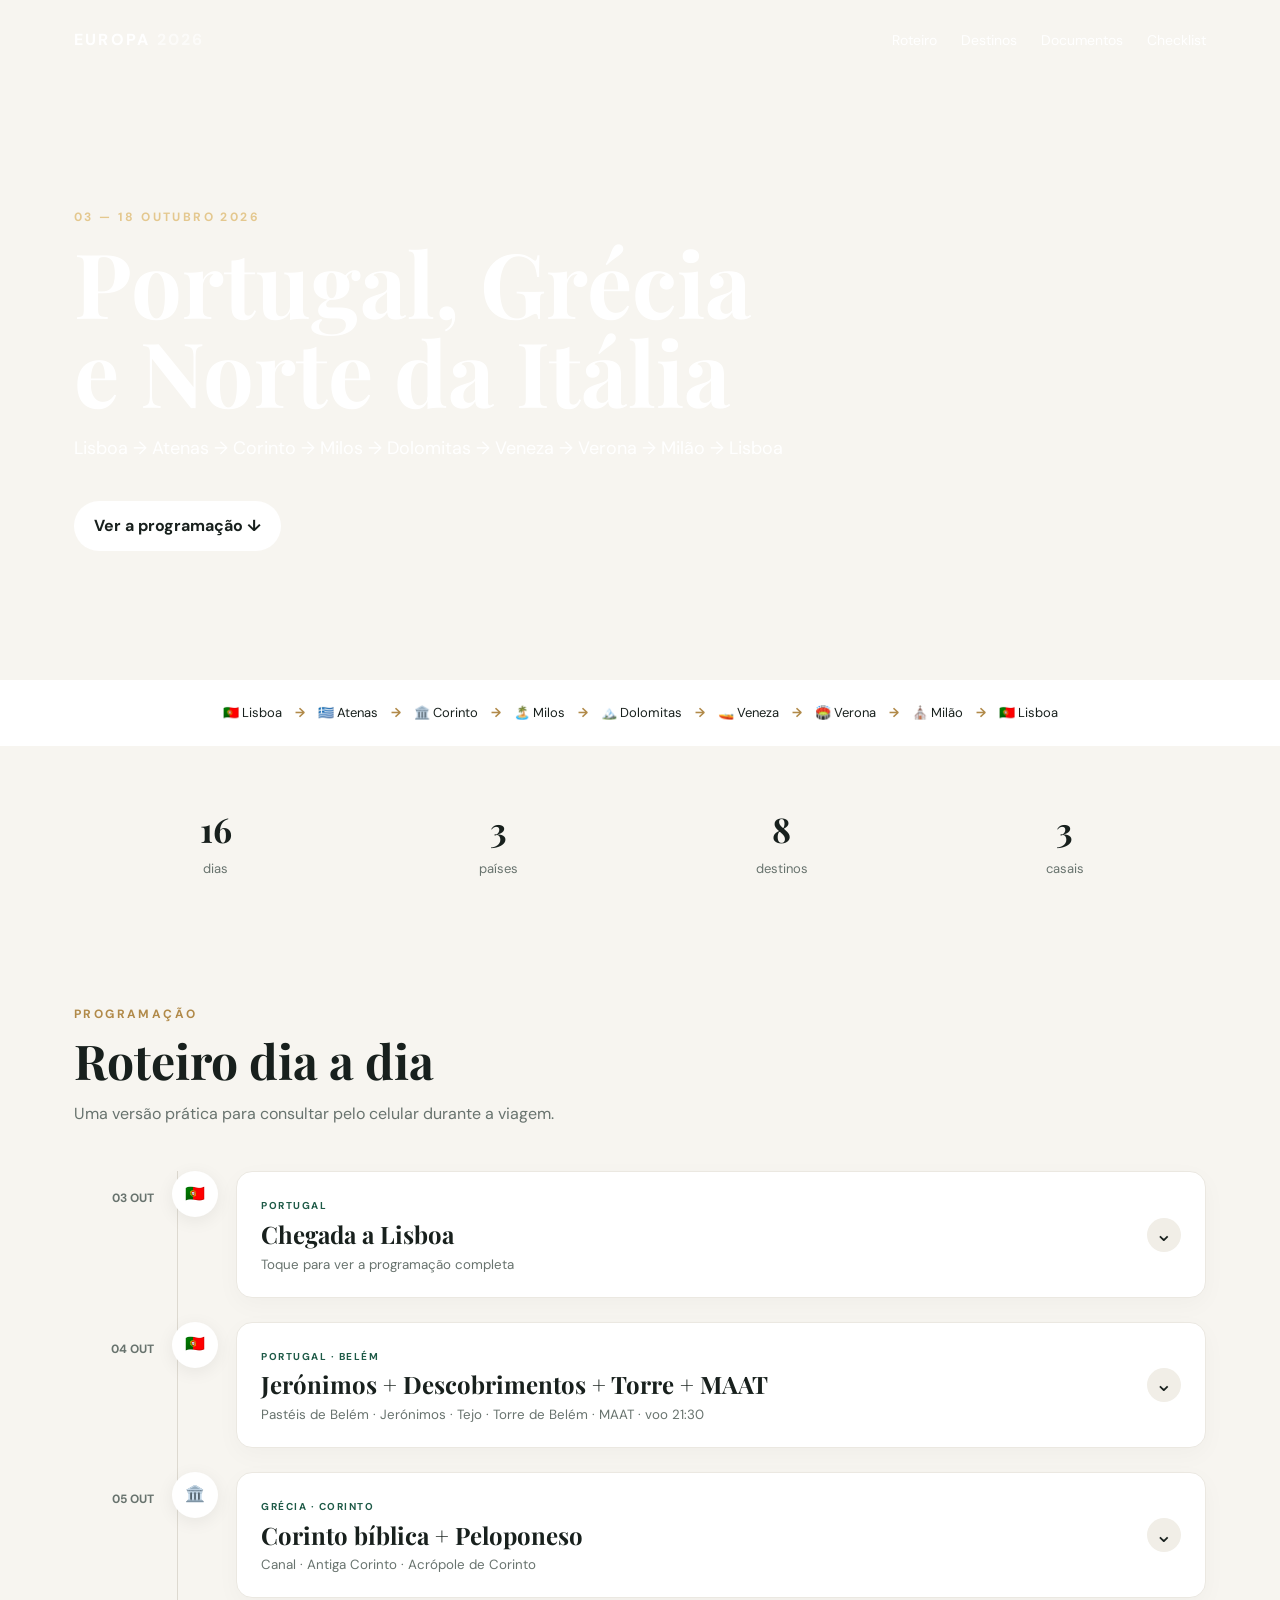
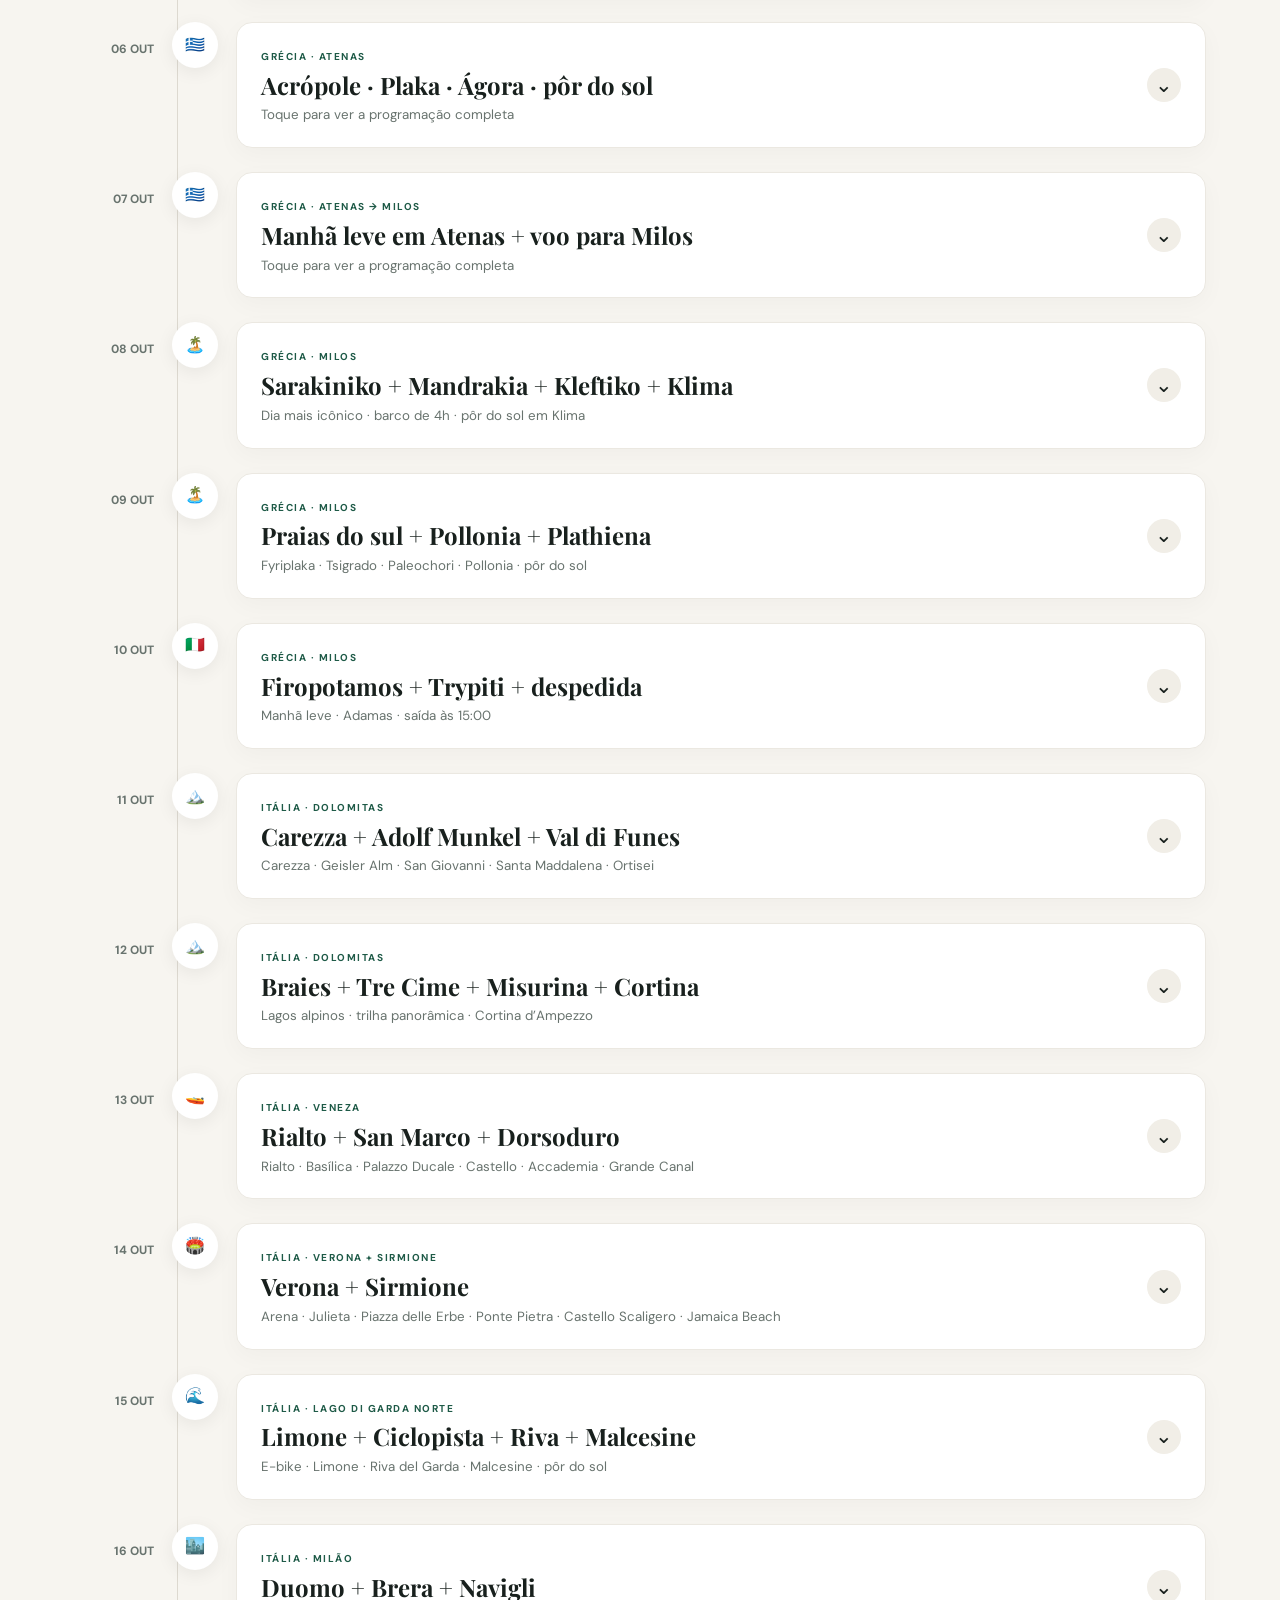
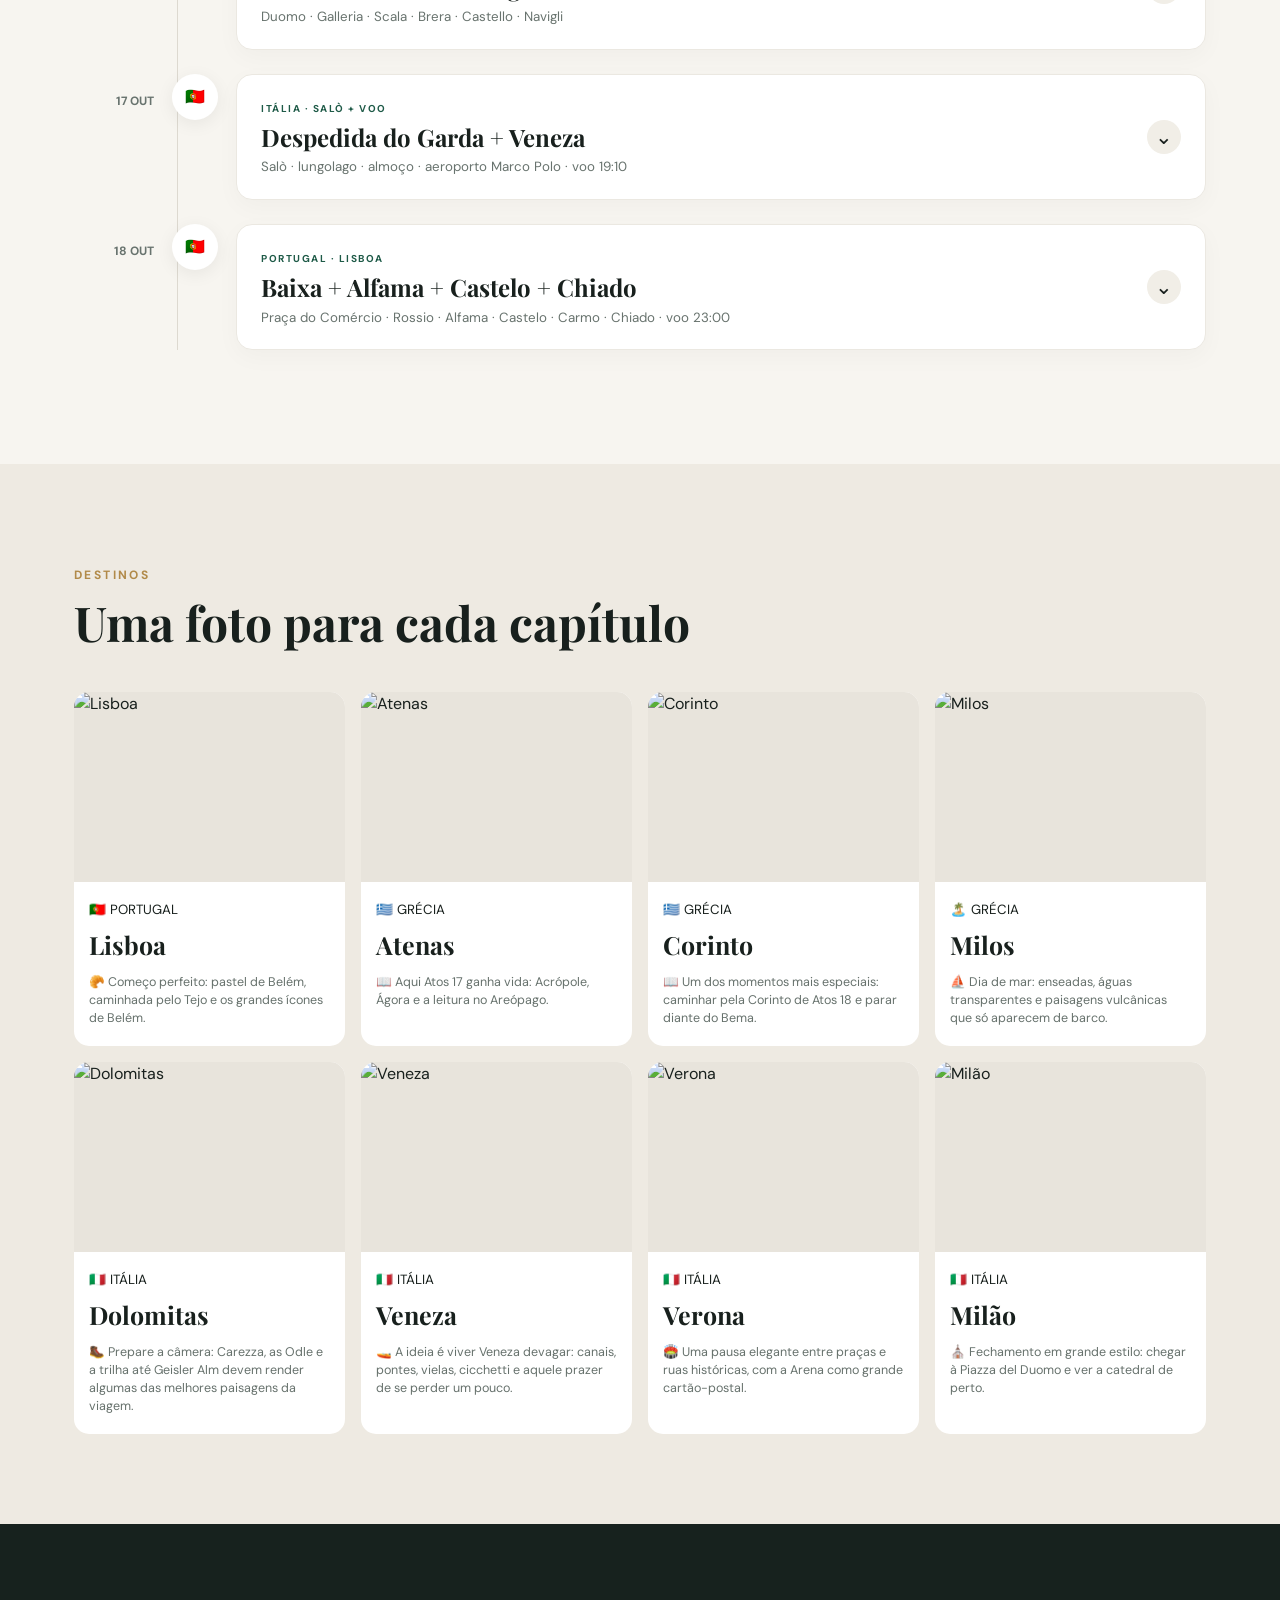
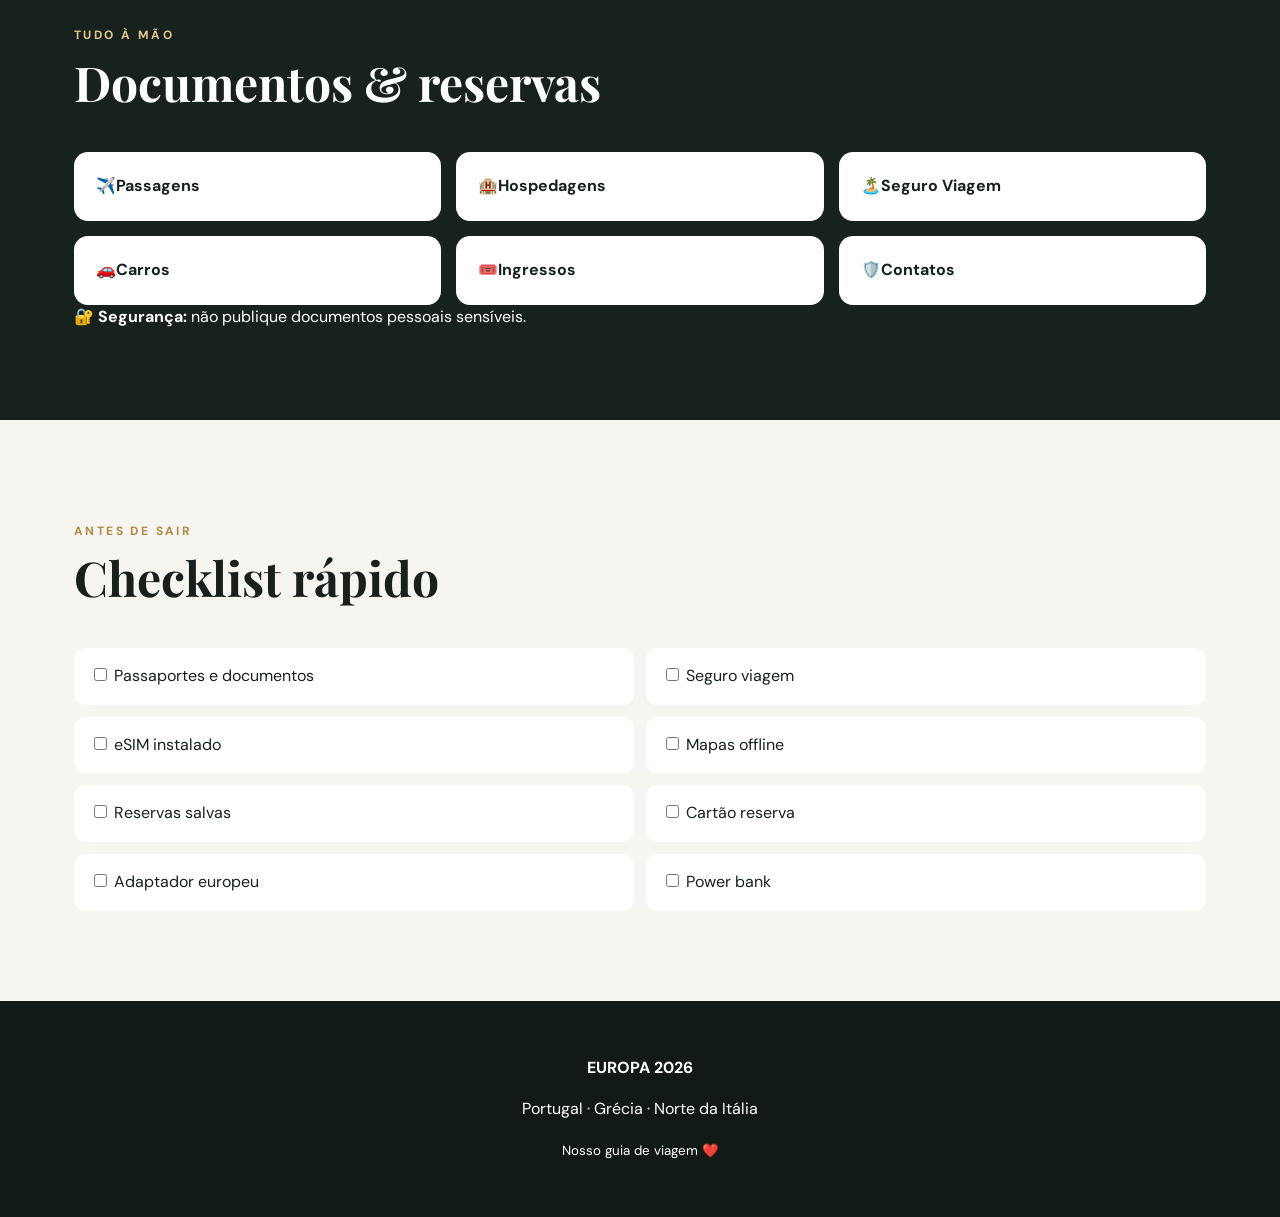
==== index.html @ 523558d5 "Força atualização do roteiro de Milos no site" ====
<!doctype html>
<html lang="pt-BR">
<head><meta charset="utf-8"><meta name="viewport" content="width=device-width,initial-scale=1"><title>Europa 2026</title></head>
<body><p style="font-family:system-ui;padding:24px">Carregando a versão mais recente…</p>
<script>
(async()=>{try{let h=await fetch('./v12/index.html?build=20260831-1654',{cache:'no-store'}).then(r=>r.text());h=h.replace(/href="style\.css\?v=\d+"/g,'href="./v12/style.css?build=20260831-1654"').replace(/src="script\.js\?v=\d+"/g,'src="./v12/script.js?build=20260831-1654"');const x='<script src="./v12/maps-links.js?build=20260831-1654"><\/script><script src="./v12/photo-fix.js?build=20260831-1654"><\/script><script src="./v12/veneza.js?build=20260831-1654"><\/script><script src="./v12/hero-slideshow.js?build=20260831-1654"><\/script><script src="./v12/destination-cards.js?build=20260831-1654"><\/script><script src="./v12/day14.js?build=20260831-1654"><\/script><script src="./v12/day14-photos.js?build=20260831-1654"><\/script><script src="./v12/day15.js?build=20260831-1654"><\/script><script src="./v12/day16.js?build=20260831-1654"><\/script><script src="./v12/day17.js?build=20260831-1654"><\/script><script src="./v12/milos-structure.js?build=20260831-1654"><\/script><script src="./v12/milos.js?build=20260831-1654"><\/script><script src="./v12/remove-old-milos.js?build=20260831-1654"><\/script><script src="./v12/remove-old-milan.js?build=20260831-1654"><\/script><script src="./v12/day4-photos.js?build=20260831-1654"><\/script><script src="./v12/day4-belem.js?build=20260831-1654"><\/script><script src="./v12/day5-corinth.js?build=20260831-1654"><\/script><script src="./v12/day5-photos.js?build=20260831-1654"><\/script><script src="./v12/day5-remove-mycenae.js?build=20260831-1654"><\/script><script src="./v12/day6-photos.js?build=20260831-1654"><\/script><script src="./v12/day11-12-photos.js?build=20260831-1654"><\/script><script src="./v12/athens-6-7.js?build=20260831-1654"><\/script><script src="./v12/athens-photo-fix.js?build=20260831-1654"><\/script><script src="./v12/day18-lisboa.js?build=20260831-1654"><\/script><script src="./v12/day18-photo-fix.js?build=20260831-1654"><\/script><script src="./v12/day18-extra-photos.js?build=20260831-1654"><\/script>';h=h.replace('</body>',x+'</body>');document.open();document.write(h);document.close();}catch(e){location.replace('./v12/?build=20260831-1654');}})();
</script></body></html>
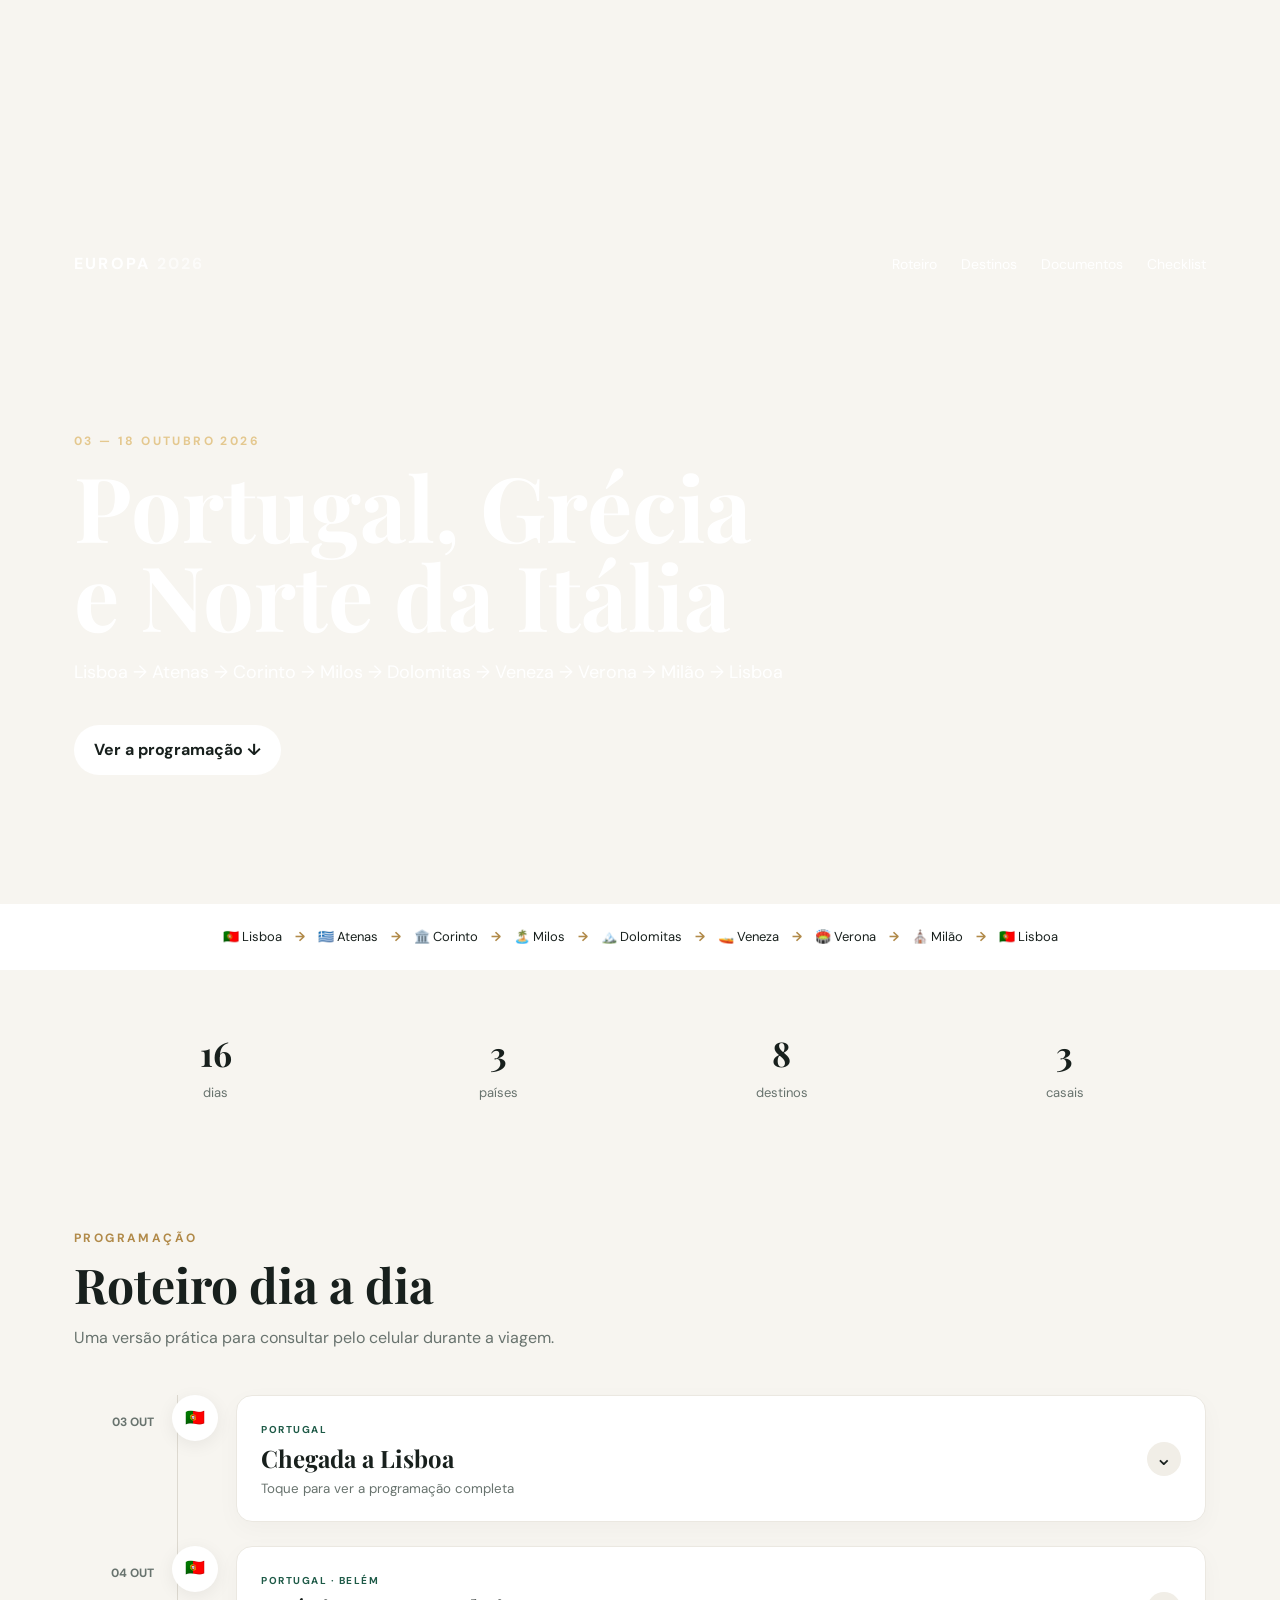
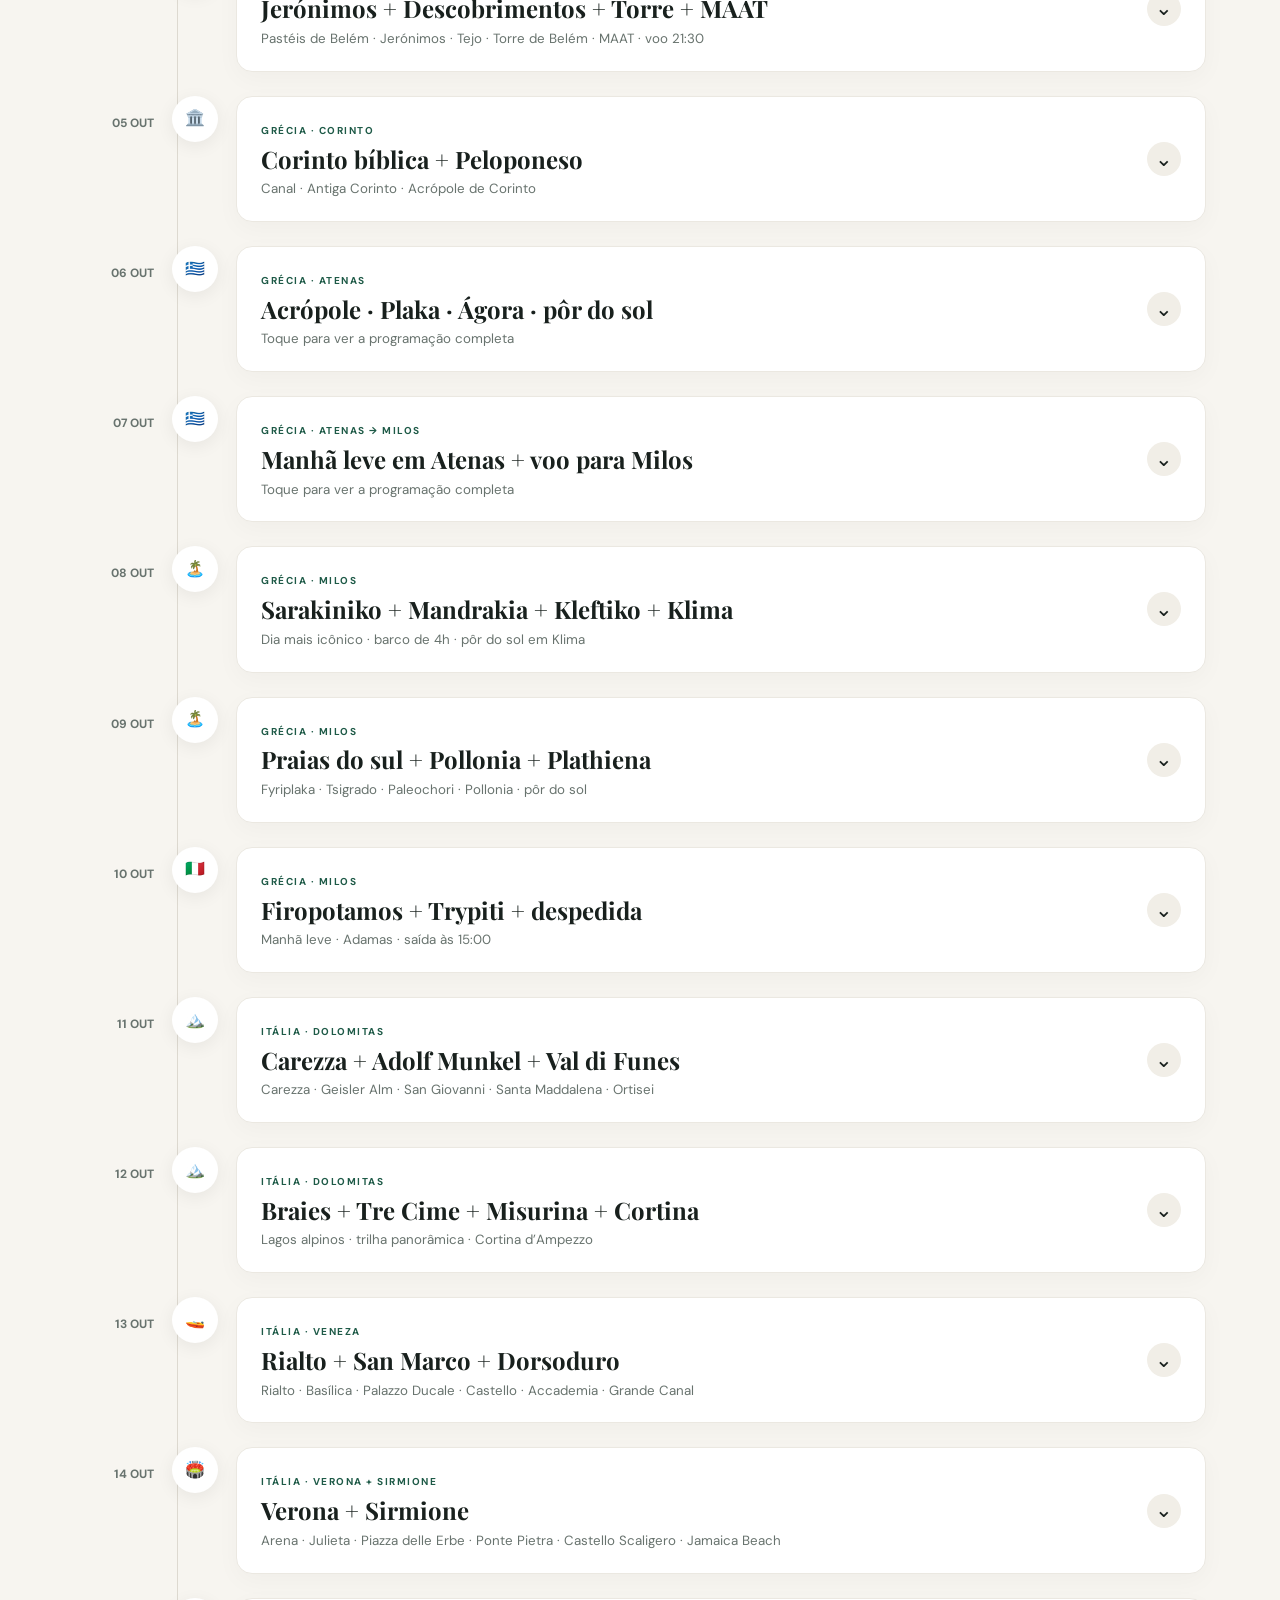
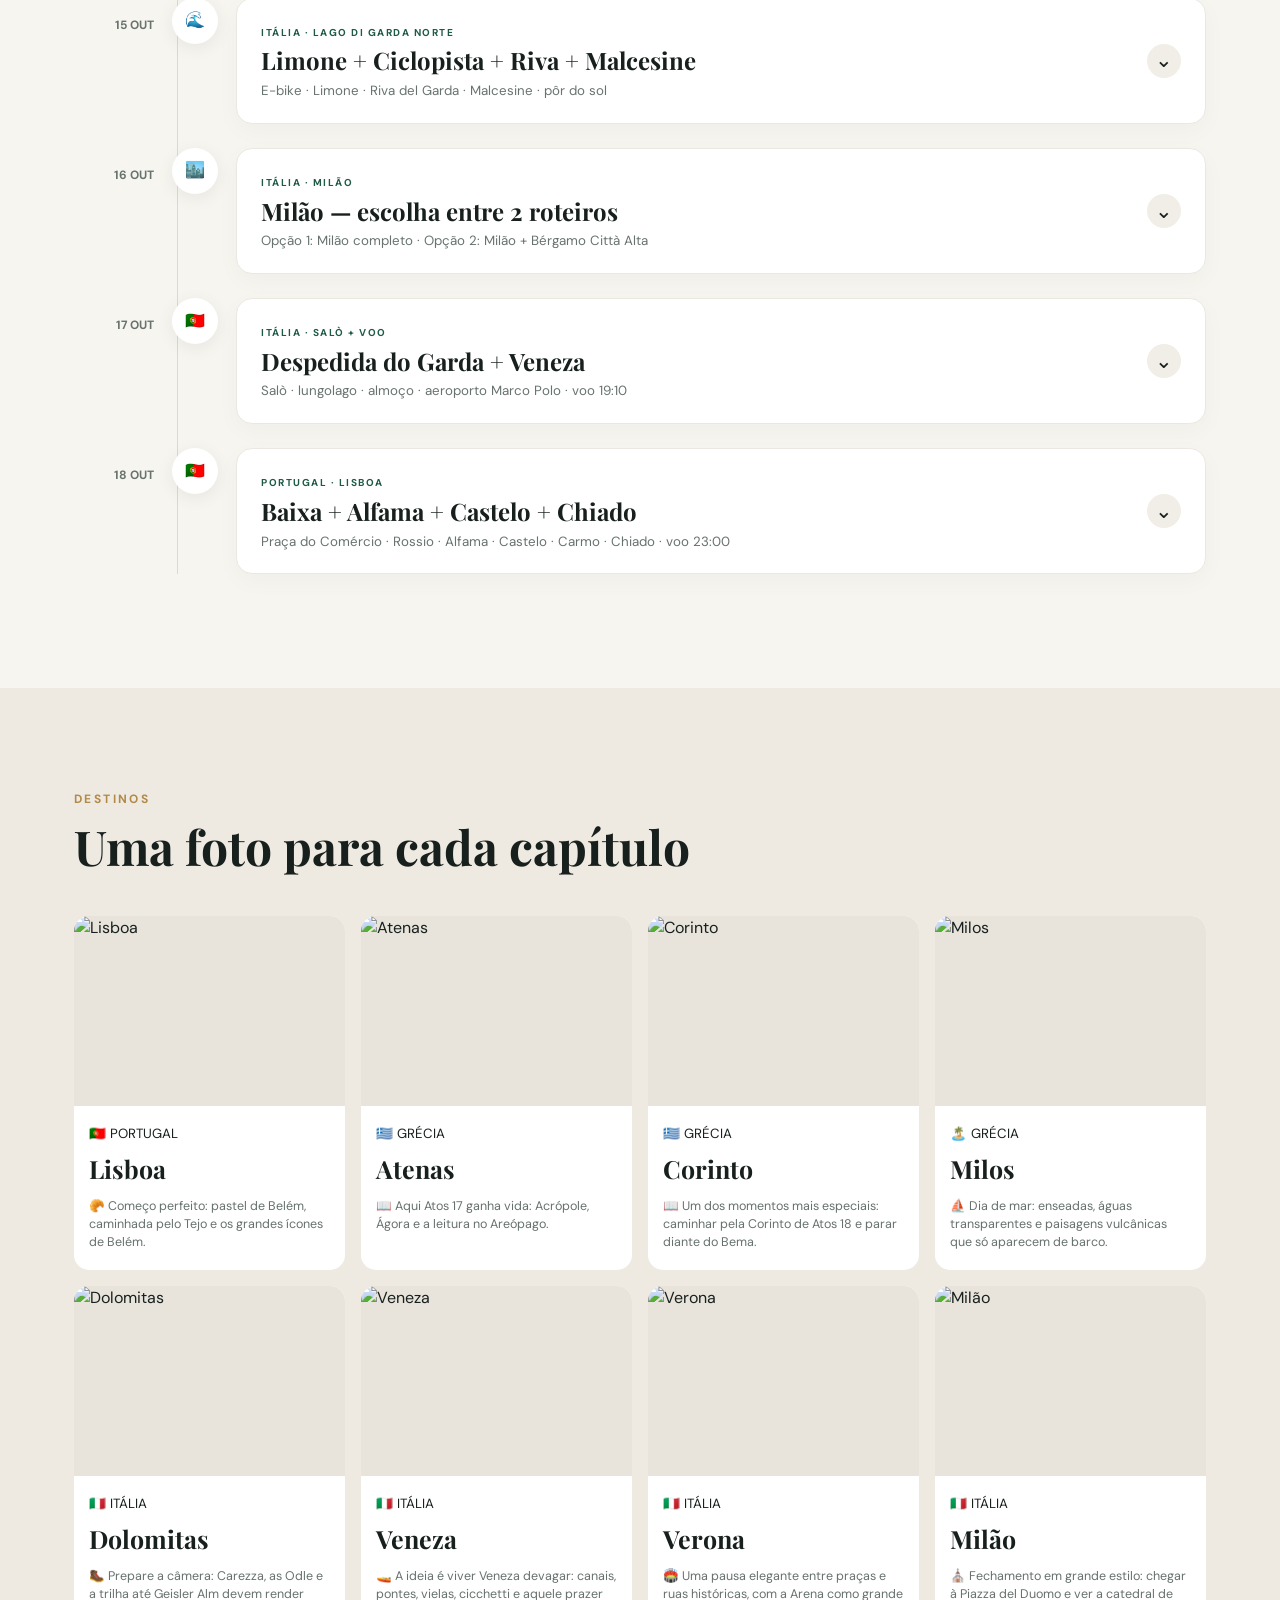
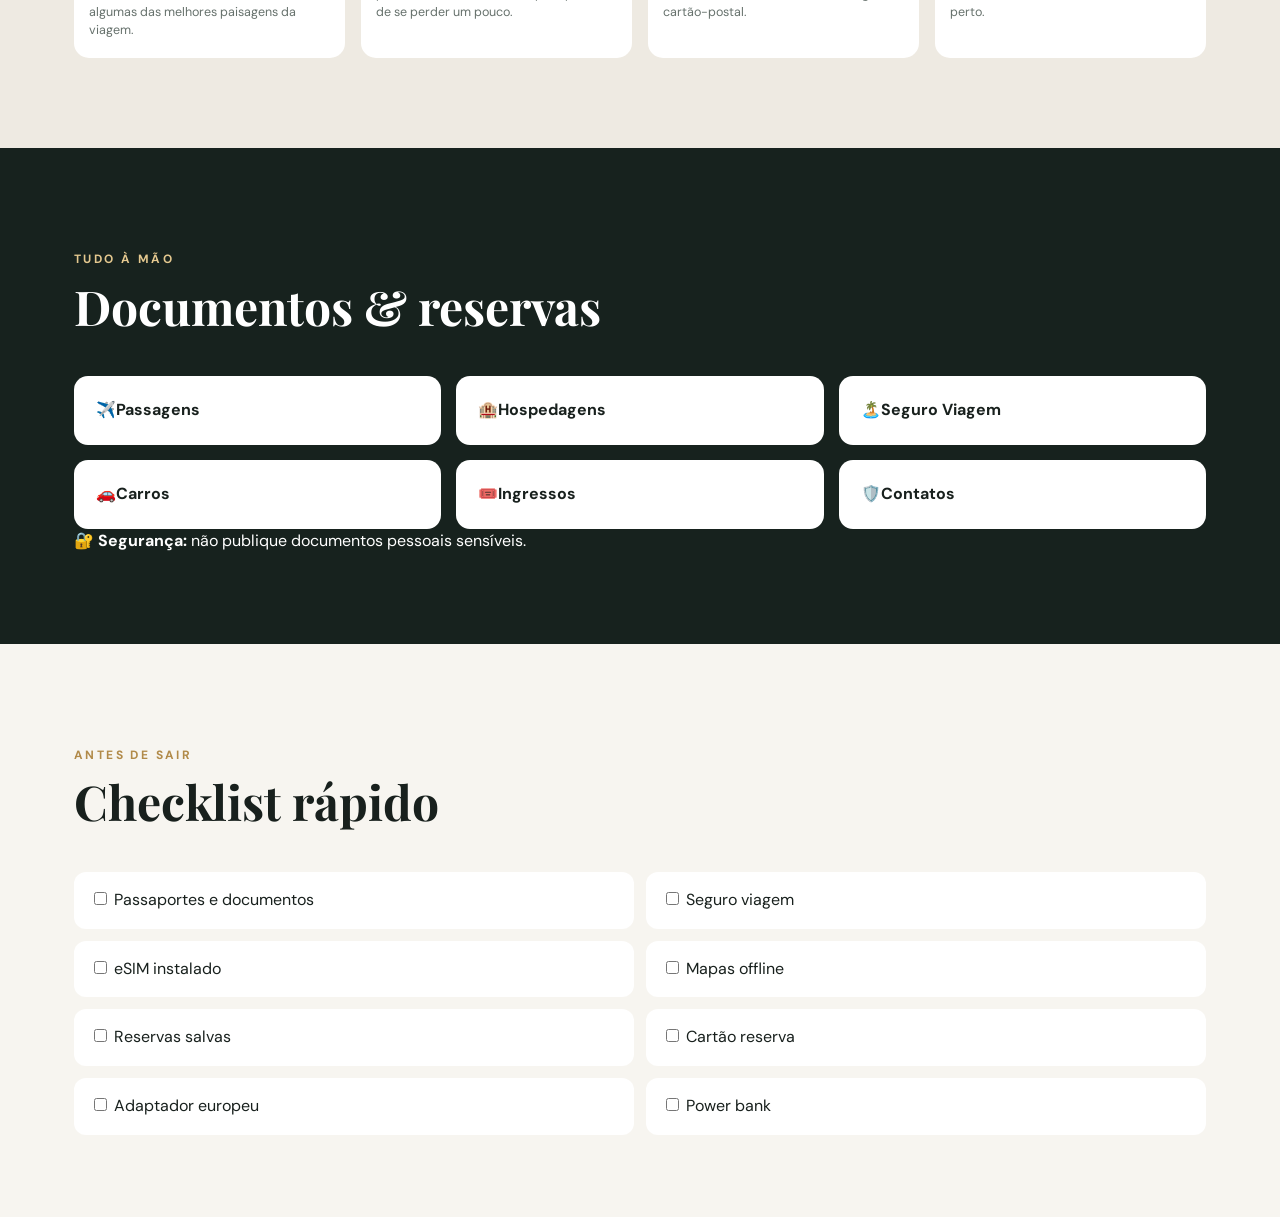
==== commit e20f914b: "Load Milan and Bergamo alternative itinerary" ====
--- a/index.html
+++ b/index.html
@@ -3,5 +3,5 @@
 <head><meta charset="utf-8"><meta name="viewport" content="width=device-width,initial-scale=1"><title>Europa 2026</title></head>
 <body><p style="font-family:system-ui;padding:24px">Carregando a versão mais recente…</p>
 <script>
-(async()=>{try{let h=await fetch('./v12/index.html?build=20260831-1654',{cache:'no-store'}).then(r=>r.text());h=h.replace(/href="style\.css\?v=\d+"/g,'href="./v12/style.css?build=20260831-1654"').replace(/src="script\.js\?v=\d+"/g,'src="./v12/script.js?build=20260831-1654"');const x='<script src="./v12/maps-links.js?build=20260831-1654"><\/script><script src="./v12/photo-fix.js?build=20260831-1654"><\/script><script src="./v12/veneza.js?build=20260831-1654"><\/script><script src="./v12/hero-slideshow.js?build=20260831-1654"><\/script><script src="./v12/destination-cards.js?build=20260831-1654"><\/script><script src="./v12/day14.js?build=20260831-1654"><\/script><script src="./v12/day14-photos.js?build=20260831-1654"><\/script><script src="./v12/day15.js?build=20260831-1654"><\/script><script src="./v12/day16.js?build=20260831-1654"><\/script><script src="./v12/day17.js?build=20260831-1654"><\/script><script src="./v12/milos-structure.js?build=20260831-1654"><\/script><script src="./v12/milos.js?build=20260831-1654"><\/script><script src="./v12/remove-old-milos.js?build=20260831-1654"><\/script><script src="./v12/remove-old-milan.js?build=20260831-1654"><\/script><script src="./v12/day4-photos.js?build=20260831-1654"><\/script><script src="./v12/day4-belem.js?build=20260831-1654"><\/script><script src="./v12/day5-corinth.js?build=20260831-1654"><\/script><script src="./v12/day5-photos.js?build=20260831-1654"><\/script><script src="./v12/day5-remove-mycenae.js?build=20260831-1654"><\/script><script src="./v12/day6-photos.js?build=20260831-1654"><\/script><script src="./v12/day11-12-photos.js?build=20260831-1654"><\/script><script src="./v12/athens-6-7.js?build=20260831-1654"><\/script><script src="./v12/athens-photo-fix.js?build=20260831-1654"><\/script><script src="./v12/day18-lisboa.js?build=20260831-1654"><\/script><script src="./v12/day18-photo-fix.js?build=20260831-1654"><\/script><script src="./v12/day18-extra-photos.js?build=20260831-1654"><\/script>';h=h.replace('</body>',x+'</body>');document.open();document.write(h);document.close();}catch(e){location.replace('./v12/?build=20260831-1654');}})();
+(async()=>{try{let h=await fetch('./v12/index.html?build=20260907-bergamo',{cache:'no-store'}).then(r=>r.text());h=h.replace(/href="style\.css\?v=\d+"/g,'href="./v12/style.css?build=20260907-bergamo"').replace(/src="script\.js\?v=\d+"/g,'src="./v12/script.js?build=20260907-bergamo"');const x='<script src="./v12/maps-links.js?build=20260907-bergamo"><\/script><script src="./v12/photo-fix.js?build=20260907-bergamo"><\/script><script src="./v12/veneza.js?build=20260907-bergamo"><\/script><script src="./v12/hero-slideshow.js?build=20260907-bergamo"><\/script><script src="./v12/destination-cards.js?build=20260907-bergamo"><\/script><script src="./v12/day14.js?build=20260907-bergamo"><\/script><script src="./v12/day14-photos.js?build=20260907-bergamo"><\/script><script src="./v12/day15.js?build=20260907-bergamo"><\/script><script src="./v12/day16.js?build=20260907-bergamo"><\/script><script src="./v12/day16-option2.js?build=20260907-bergamo"><\/script><script src="./v12/day17.js?build=20260907-bergamo"><\/script><script src="./v12/milos-structure.js?build=20260907-bergamo"><\/script><script src="./v12/milos.js?build=20260907-bergamo"><\/script><script src="./v12/remove-old-milos.js?build=20260907-bergamo"><\/script><script src="./v12/remove-old-milan.js?build=20260907-bergamo"><\/script><script src="./v12/day4-photos.js?build=20260907-bergamo"><\/script><script src="./v12/day4-belem.js?build=20260907-bergamo"><\/script><script src="./v12/day5-corinth.js?build=20260907-bergamo"><\/script><script src="./v12/day5-photos.js?build=20260907-bergamo"><\/script><script src="./v12/day5-remove-mycenae.js?build=20260907-bergamo"><\/script><script src="./v12/day6-photos.js?build=20260907-bergamo"><\/script><script src="./v12/day11-12-photos.js?build=20260907-bergamo"><\/script><script src="./v12/athens-6-7.js?build=20260907-bergamo"><\/script><script src="./v12/athens-photo-fix.js?build=20260907-bergamo"><\/script><script src="./v12/day18-lisboa.js?build=20260907-bergamo"><\/script><script src="./v12/day18-photo-fix.js?build=20260907-bergamo"><\/script><script src="./v12/day18-extra-photos.js?build=20260907-bergamo"><\/script><script src="./v12/treviso-ztl.js?build=20260907-bergamo"><\/script>';h=h.replace('</body>',x+'</body>');document.open();document.write(h);document.close();}catch(e){location.replace('./v12/?build=20260907-bergamo');}})();
 </script></body></html>
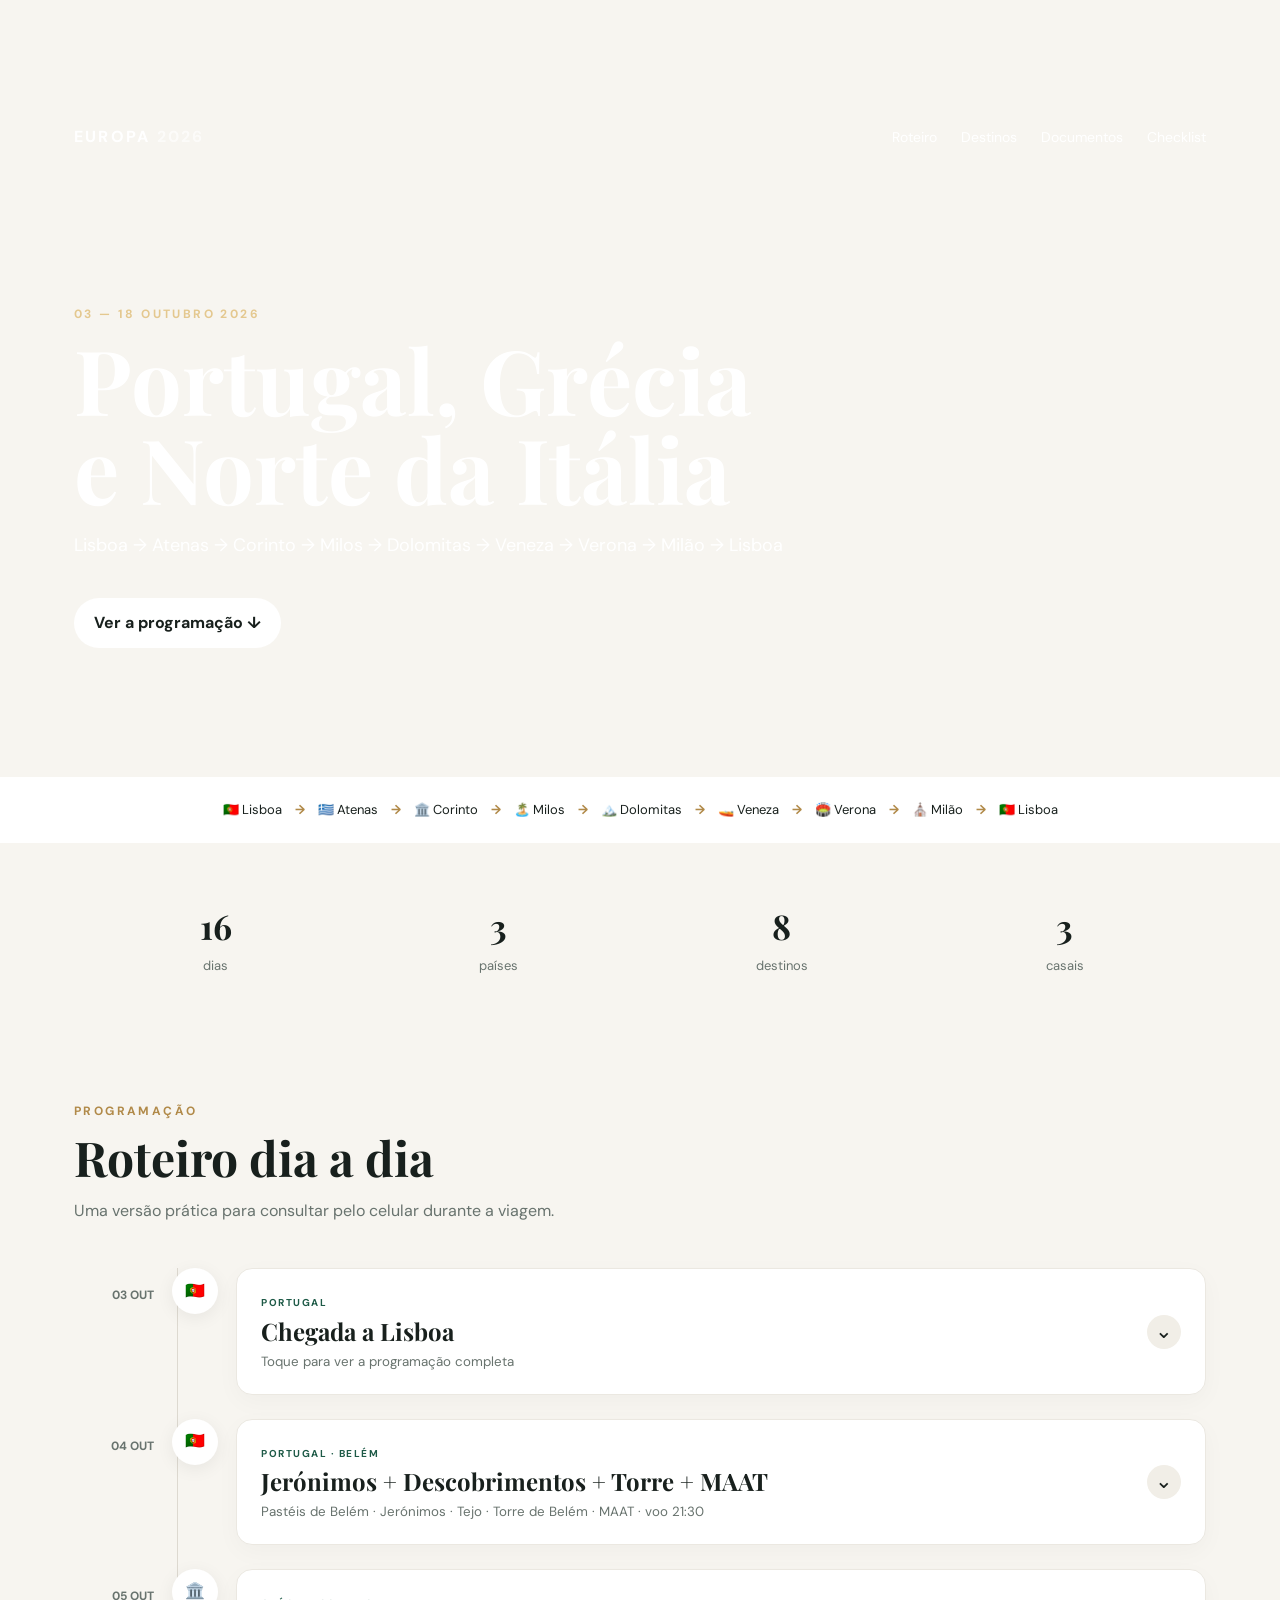
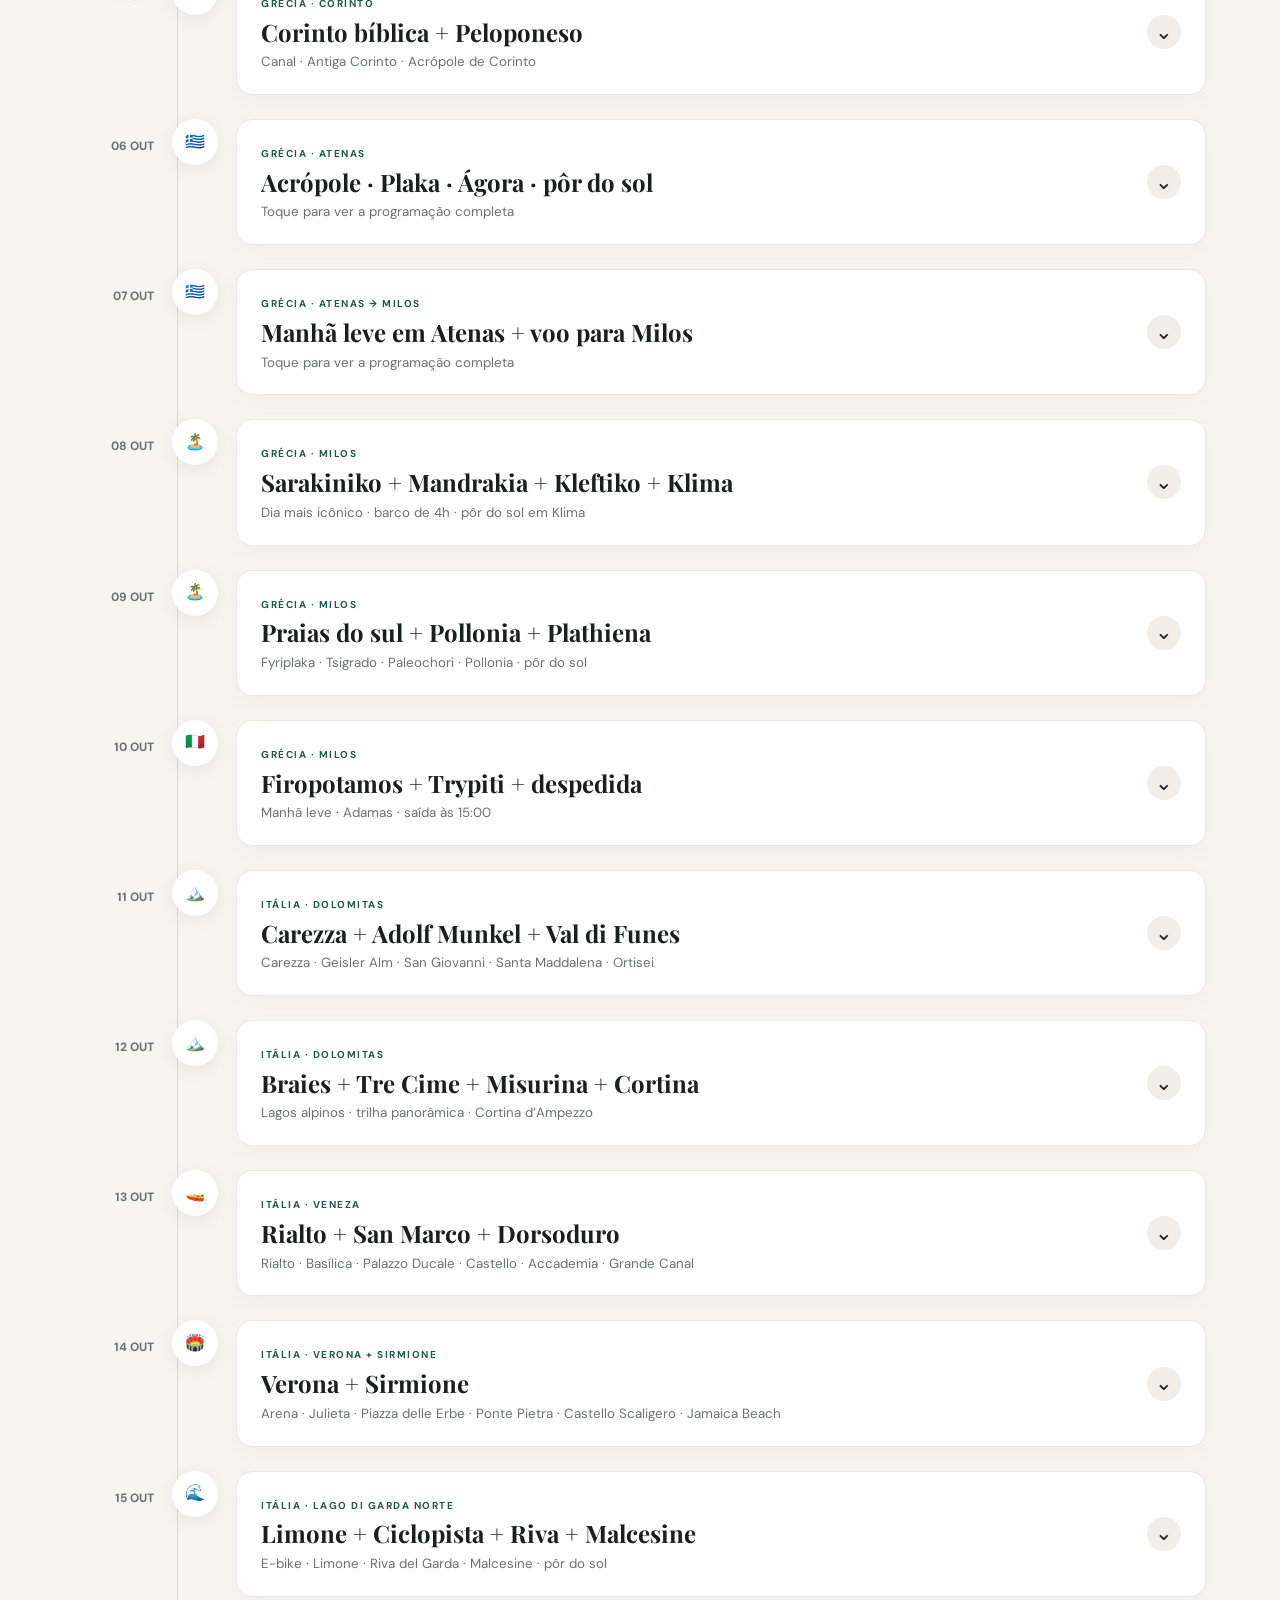
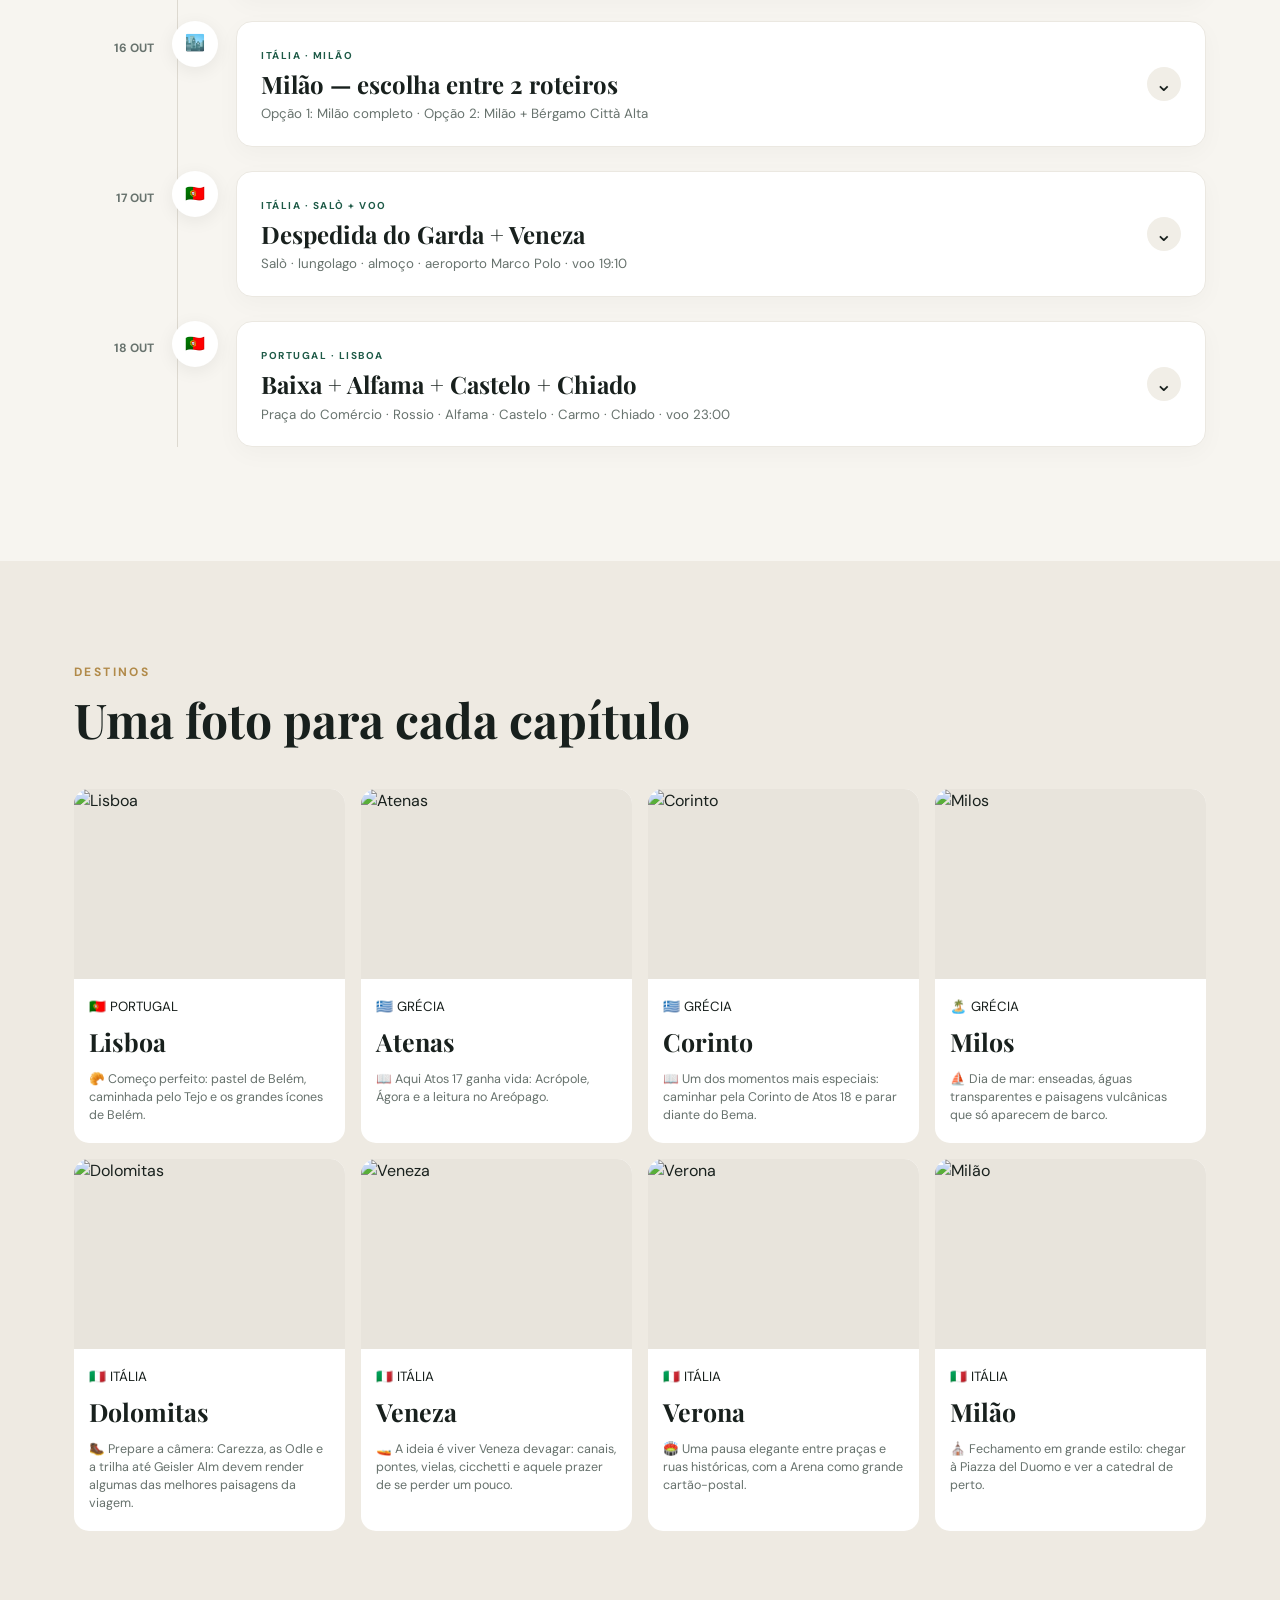
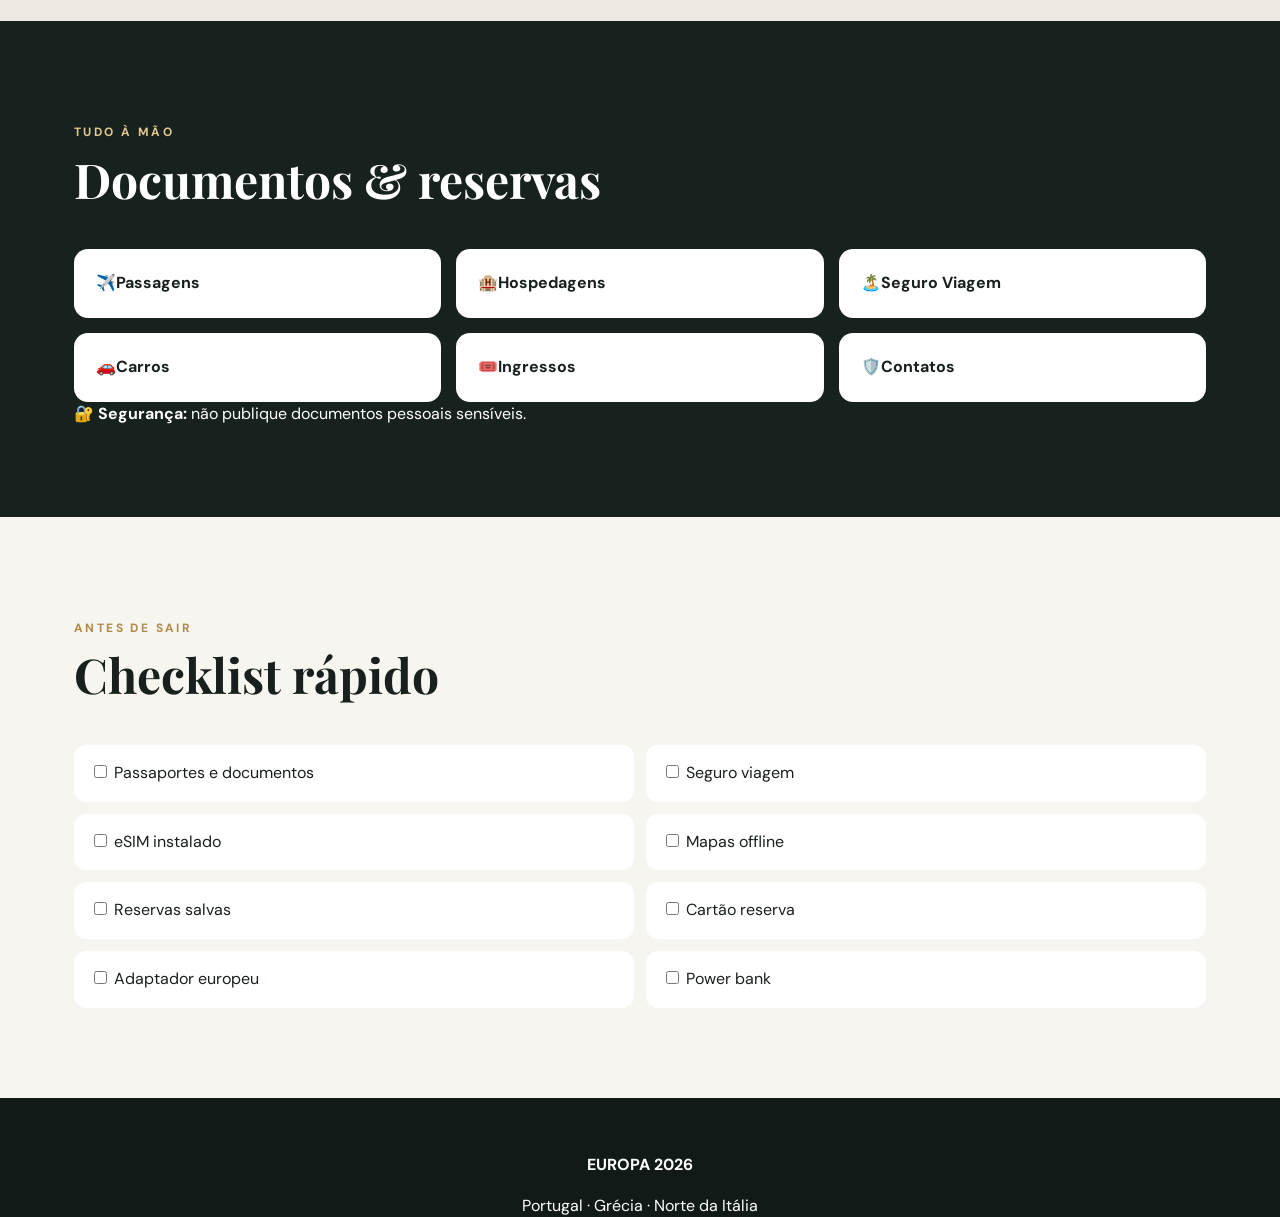
==== commit 8d684abf: "Enable new day 15 photo layout" ====
--- a/index.html
+++ b/index.html
@@ -3,5 +3,5 @@
 <head><meta charset="utf-8"><meta name="viewport" content="width=device-width,initial-scale=1"><title>Europa 2026</title></head>
 <body><p style="font-family:system-ui;padding:24px">Carregando a versão mais recente…</p>
 <script>
-(async()=>{try{let h=await fetch('./v12/index.html?build=20260907-bergamo',{cache:'no-store'}).then(r=>r.text());h=h.replace(/href="style\.css\?v=\d+"/g,'href="./v12/style.css?build=20260907-bergamo"').replace(/src="script\.js\?v=\d+"/g,'src="./v12/script.js?build=20260907-bergamo"');const x='<script src="./v12/maps-links.js?build=20260907-bergamo"><\/script><script src="./v12/photo-fix.js?build=20260907-bergamo"><\/script><script src="./v12/veneza.js?build=20260907-bergamo"><\/script><script src="./v12/hero-slideshow.js?build=20260907-bergamo"><\/script><script src="./v12/destination-cards.js?build=20260907-bergamo"><\/script><script src="./v12/day14.js?build=20260907-bergamo"><\/script><script src="./v12/day14-photos.js?build=20260907-bergamo"><\/script><script src="./v12/day15.js?build=20260907-bergamo"><\/script><script src="./v12/day16.js?build=20260907-bergamo"><\/script><script src="./v12/day16-option2.js?build=20260907-bergamo"><\/script><script src="./v12/day17.js?build=20260907-bergamo"><\/script><script src="./v12/milos-structure.js?build=20260907-bergamo"><\/script><script src="./v12/milos.js?build=20260907-bergamo"><\/script><script src="./v12/remove-old-milos.js?build=20260907-bergamo"><\/script><script src="./v12/remove-old-milan.js?build=20260907-bergamo"><\/script><script src="./v12/day4-photos.js?build=20260907-bergamo"><\/script><script src="./v12/day4-belem.js?build=20260907-bergamo"><\/script><script src="./v12/day5-corinth.js?build=20260907-bergamo"><\/script><script src="./v12/day5-photos.js?build=20260907-bergamo"><\/script><script src="./v12/day5-remove-mycenae.js?build=20260907-bergamo"><\/script><script src="./v12/day6-photos.js?build=20260907-bergamo"><\/script><script src="./v12/day11-12-photos.js?build=20260907-bergamo"><\/script><script src="./v12/athens-6-7.js?build=20260907-bergamo"><\/script><script src="./v12/athens-photo-fix.js?build=20260907-bergamo"><\/script><script src="./v12/day18-lisboa.js?build=20260907-bergamo"><\/script><script src="./v12/day18-photo-fix.js?build=20260907-bergamo"><\/script><script src="./v12/day18-extra-photos.js?build=20260907-bergamo"><\/script><script src="./v12/treviso-ztl.js?build=20260907-bergamo"><\/script>';h=h.replace('</body>',x+'</body>');document.open();document.write(h);document.close();}catch(e){location.replace('./v12/?build=20260907-bergamo');}})();
+(async()=>{try{let h=await fetch('./v12/index.html?build=20260908-day15',{cache:'no-store'}).then(r=>r.text());h=h.replace(/href="style\.css\?v=\d+"/g,'href="./v12/style.css?build=20260908-day15"').replace(/src="script\.js\?v=\d+"/g,'src="./v12/script.js?build=20260908-day15"');const x='<script src="./v12/maps-links.js?build=20260908-day15"><\/script><script src="./v12/photo-fix.js?build=20260908-day15"><\/script><script src="./v12/veneza.js?build=20260908-day15"><\/script><script src="./v12/hero-slideshow.js?build=20260908-day15"><\/script><script src="./v12/destination-cards.js?build=20260908-day15"><\/script><script src="./v12/day14.js?build=20260908-day15"><\/script><script src="./v12/day14-photos.js?build=20260908-day15"><\/script><script src="./v12/day15.js?build=20260908-day15"><\/script><script src="./v12/day15-photos.js?build=20260908-day15"><\/script><script src="./v12/day16.js?build=20260908-day15"><\/script><script src="./v12/day16-option2.js?build=20260908-day15"><\/script><script src="./v12/day17.js?build=20260908-day15"><\/script><script src="./v12/milos-structure.js?build=20260908-day15"><\/script><script src="./v12/milos.js?build=20260908-day15"><\/script><script src="./v12/remove-old-milos.js?build=20260908-day15"><\/script><script src="./v12/remove-old-milan.js?build=20260908-day15"><\/script><script src="./v12/day4-photos.js?build=20260908-day15"><\/script><script src="./v12/day4-belem.js?build=20260908-day15"><\/script><script src="./v12/day5-corinth.js?build=20260908-day15"><\/script><script src="./v12/day5-photos.js?build=20260908-day15"><\/script><script src="./v12/day5-remove-mycenae.js?build=20260908-day15"><\/script><script src="./v12/day6-photos.js?build=20260908-day15"><\/script><script src="./v12/day11-12-photos.js?build=20260908-day15"><\/script><script src="./v12/athens-6-7.js?build=20260908-day15"><\/script><script src="./v12/athens-photo-fix.js?build=20260908-day15"><\/script><script src="./v12/day18-lisboa.js?build=20260908-day15"><\/script><script src="./v12/day18-photo-fix.js?build=20260908-day15"><\/script><script src="./v12/day18-extra-photos.js?build=20260908-day15"><\/script><script src="./v12/treviso-ztl.js?build=20260908-day15"><\/script>';h=h.replace('</body>',x+'</body>');document.open();document.write(h);document.close();}catch(e){location.replace('./v12/?build=20260908-day15');}})();
 </script></body></html>
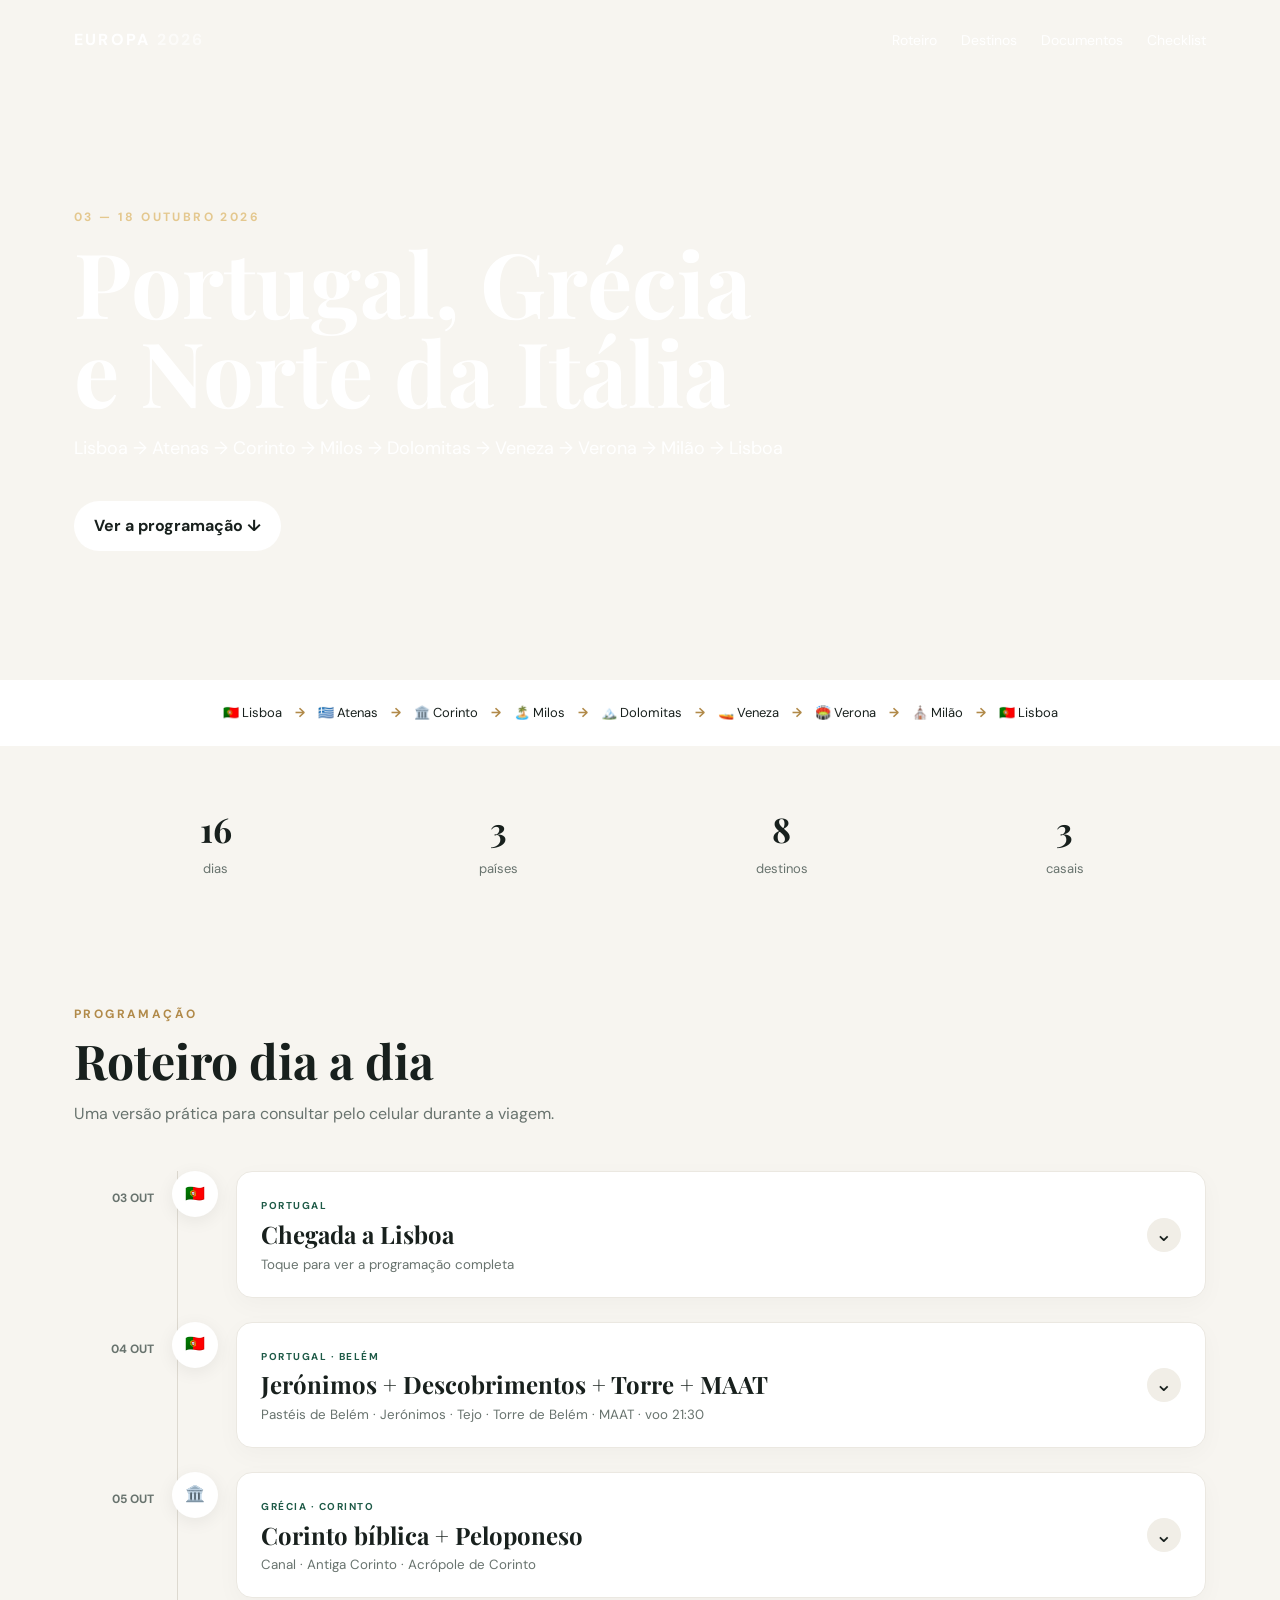
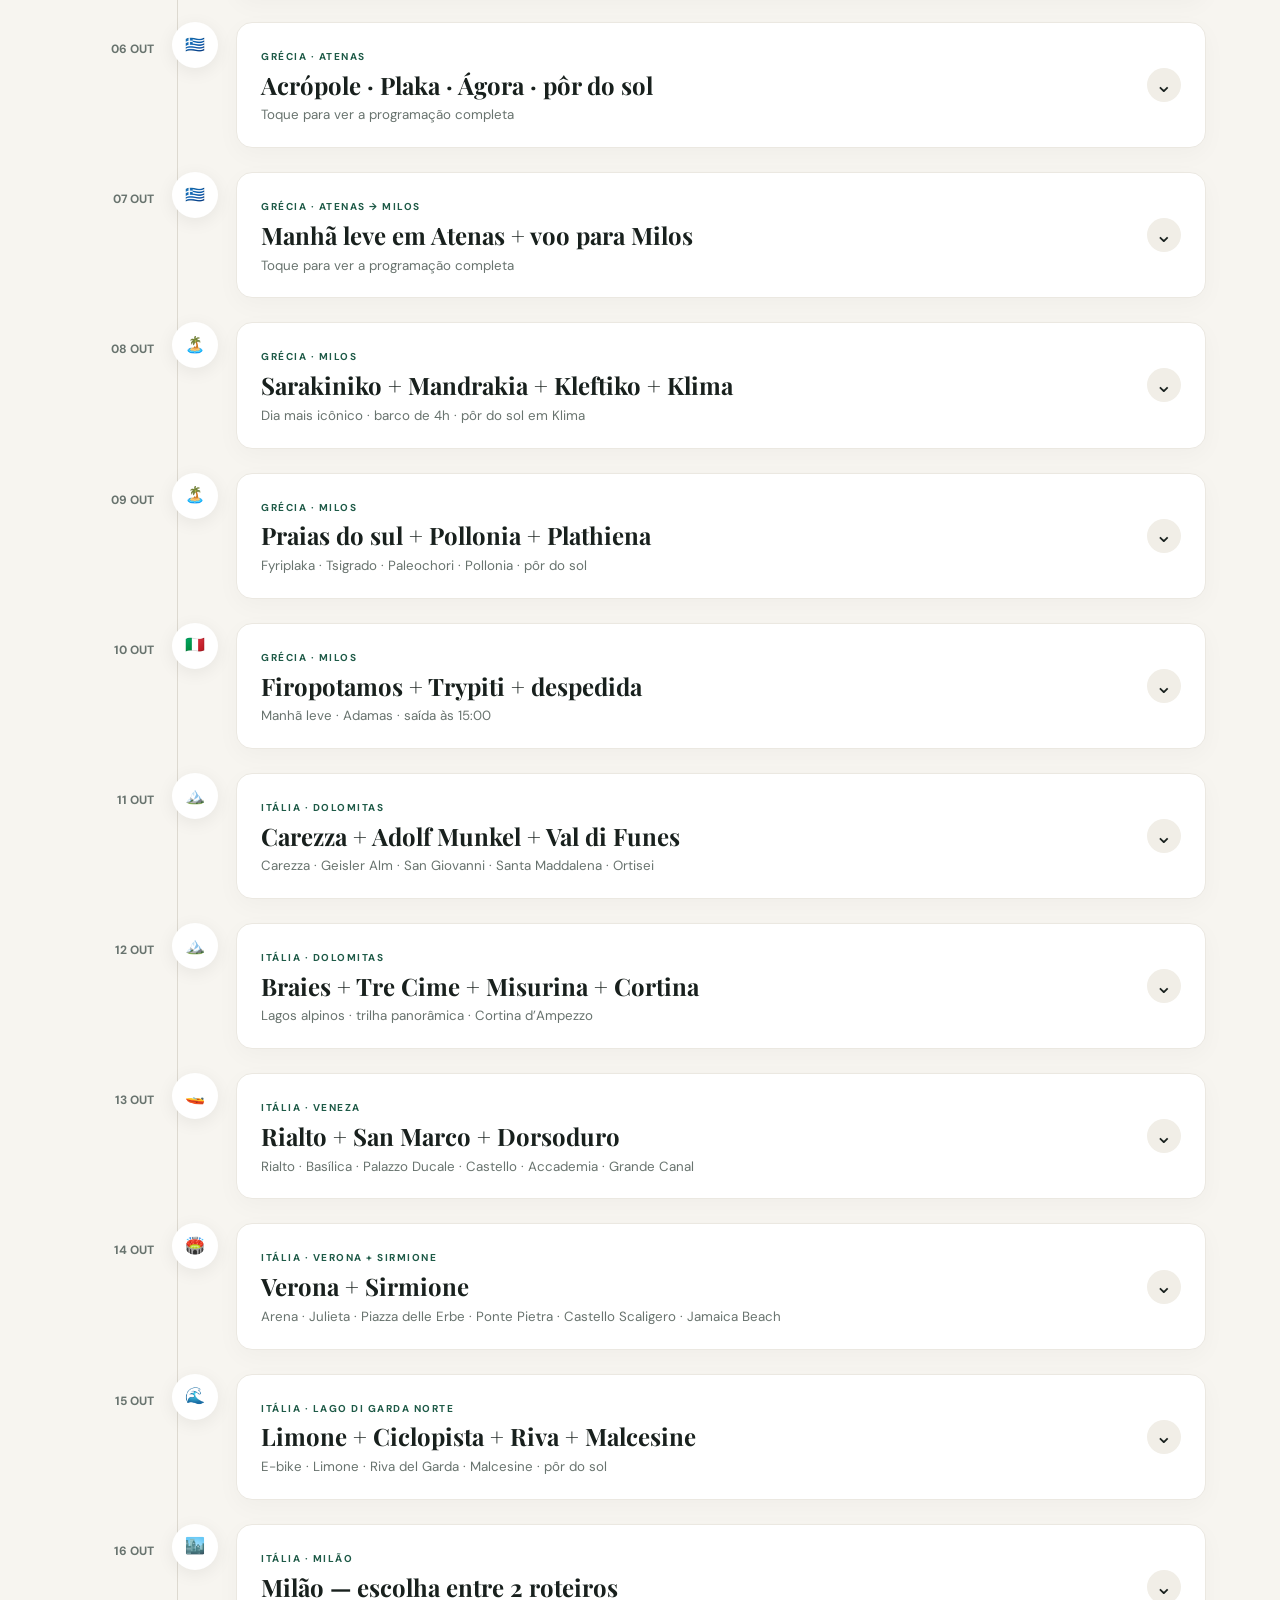
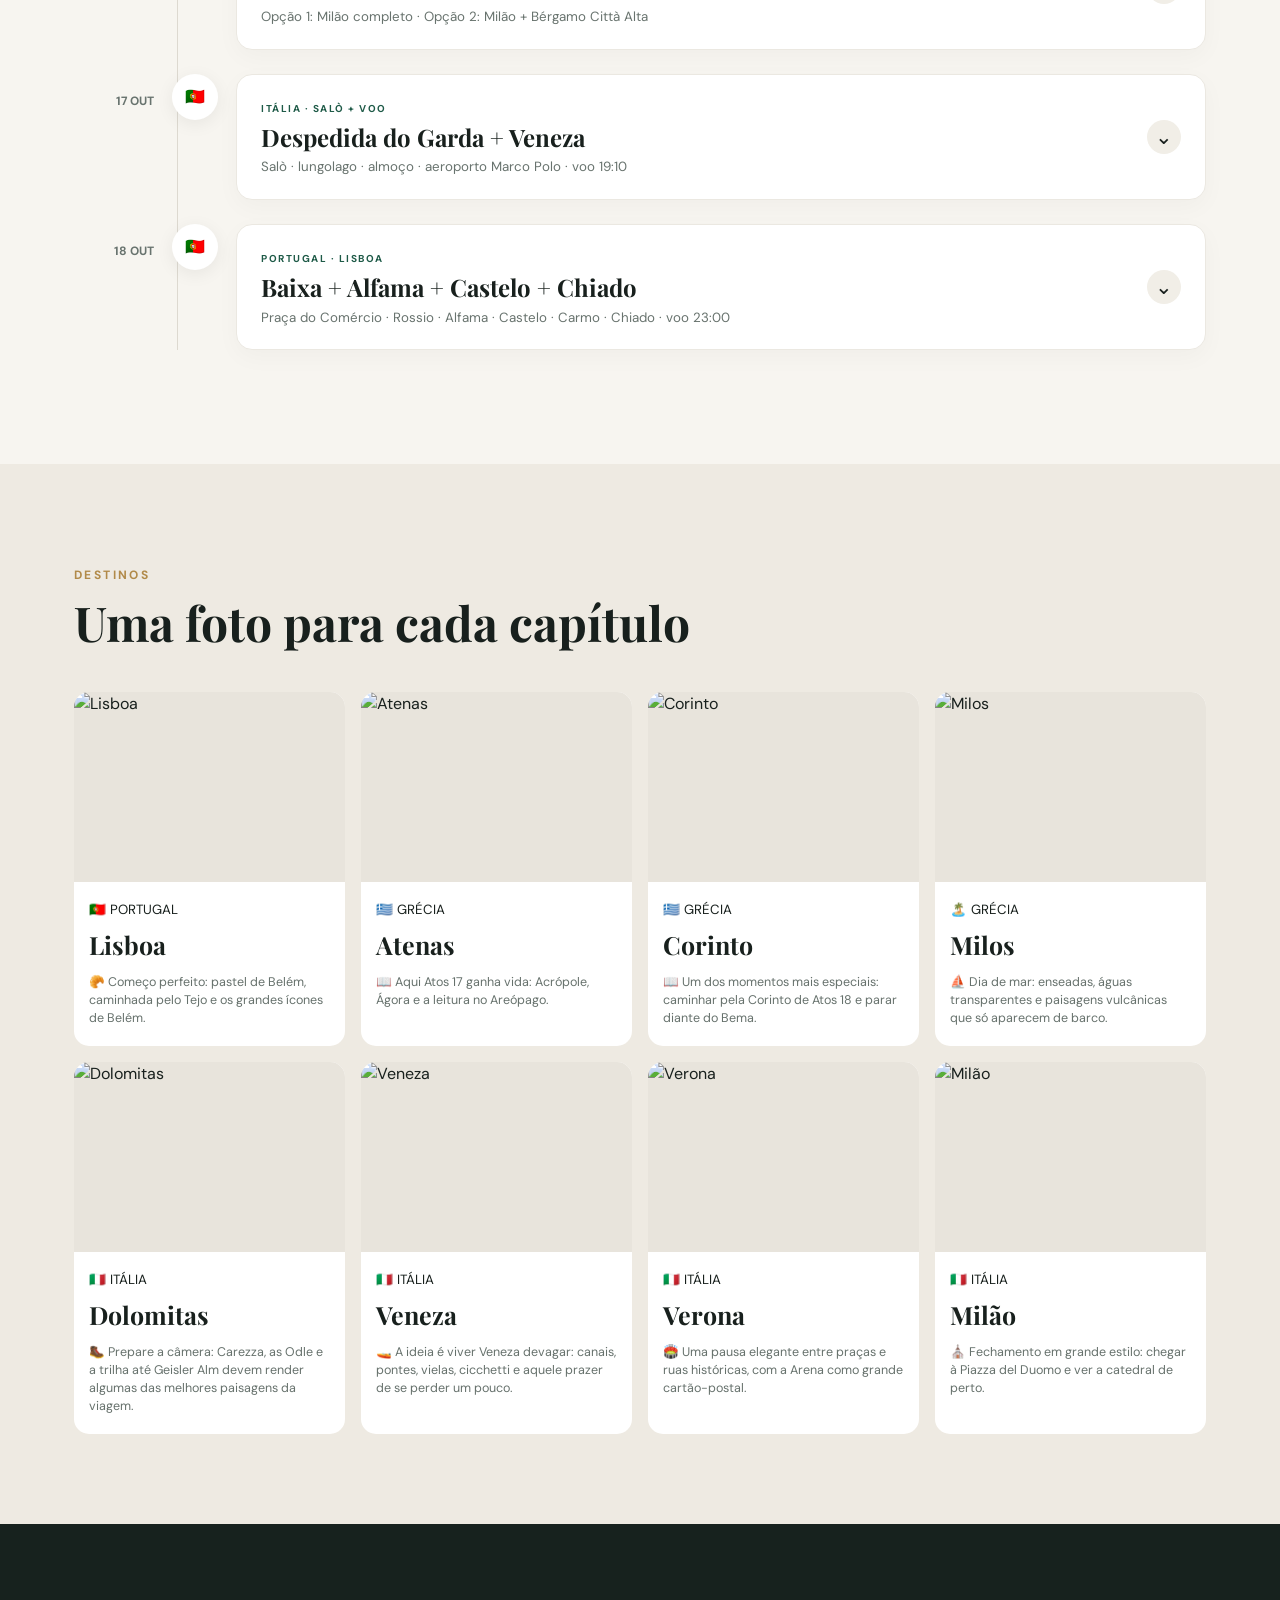
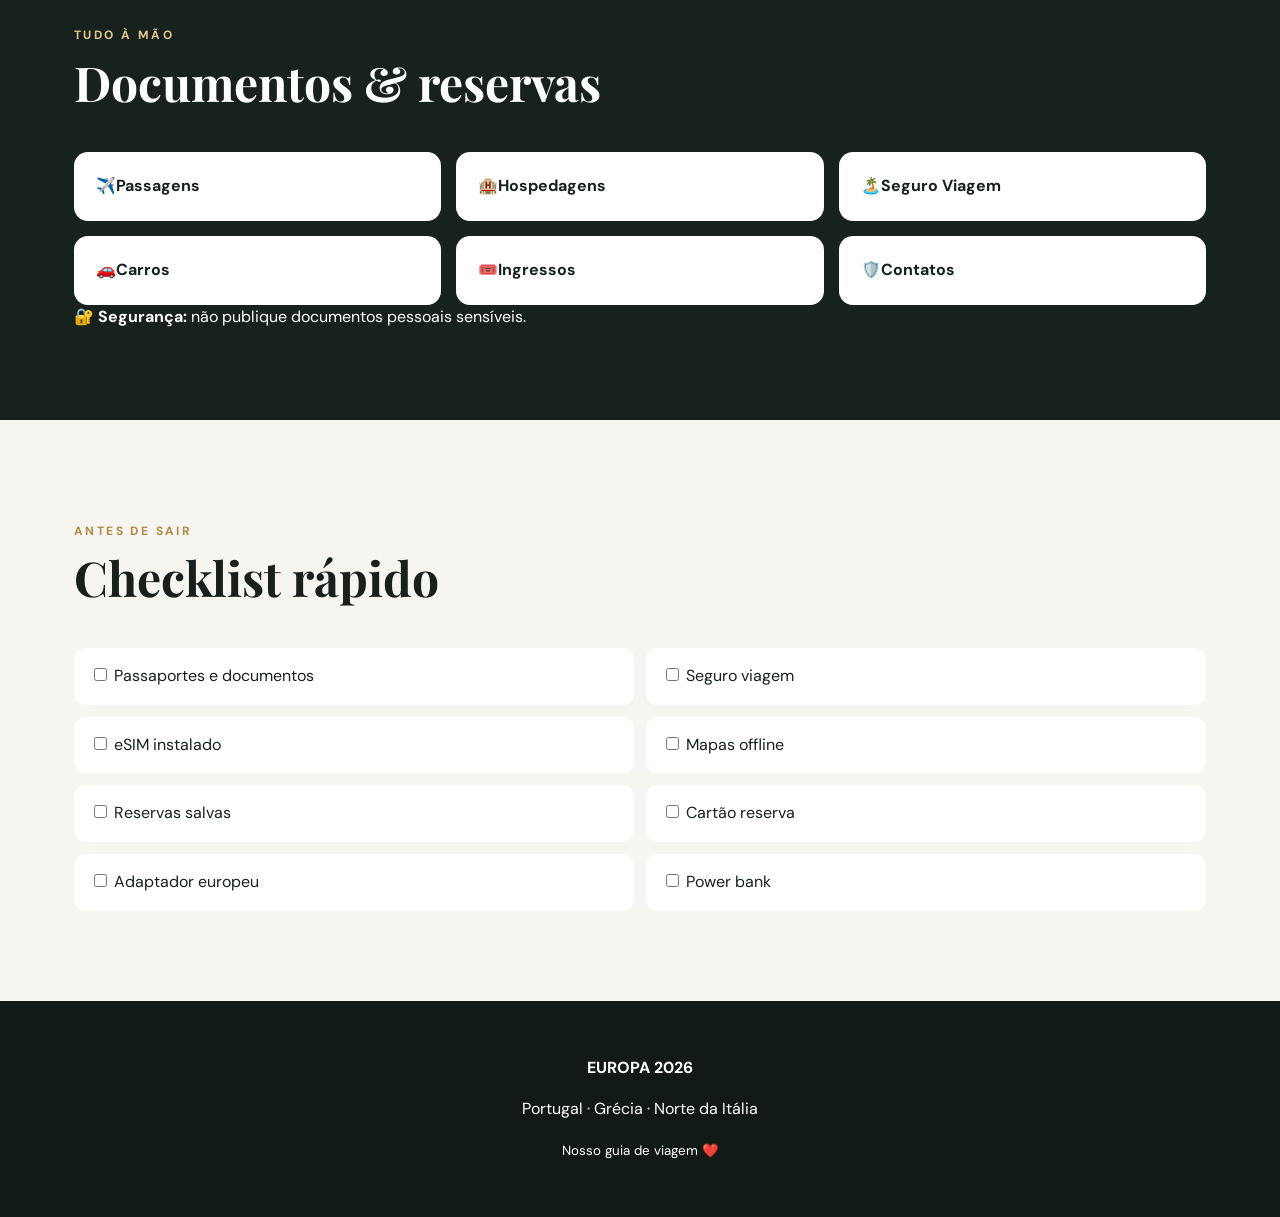
==== commit 265e43a5: "Load day 17 photos in new pattern" ====
--- a/index.html
+++ b/index.html
@@ -3,5 +3,5 @@
 <head><meta charset="utf-8"><meta name="viewport" content="width=device-width,initial-scale=1"><title>Europa 2026</title></head>
 <body><p style="font-family:system-ui;padding:24px">Carregando a versão mais recente…</p>
 <script>
-(async()=>{try{let h=await fetch('./v12/index.html?build=20260908-day15',{cache:'no-store'}).then(r=>r.text());h=h.replace(/href="style\.css\?v=\d+"/g,'href="./v12/style.css?build=20260908-day15"').replace(/src="script\.js\?v=\d+"/g,'src="./v12/script.js?build=20260908-day15"');const x='<script src="./v12/maps-links.js?build=20260908-day15"><\/script><script src="./v12/photo-fix.js?build=20260908-day15"><\/script><script src="./v12/veneza.js?build=20260908-day15"><\/script><script src="./v12/hero-slideshow.js?build=20260908-day15"><\/script><script src="./v12/destination-cards.js?build=20260908-day15"><\/script><script src="./v12/day14.js?build=20260908-day15"><\/script><script src="./v12/day14-photos.js?build=20260908-day15"><\/script><script src="./v12/day15.js?build=20260908-day15"><\/script><script src="./v12/day15-photos.js?build=20260908-day15"><\/script><script src="./v12/day16.js?build=20260908-day15"><\/script><script src="./v12/day16-option2.js?build=20260908-day15"><\/script><script src="./v12/day17.js?build=20260908-day15"><\/script><script src="./v12/milos-structure.js?build=20260908-day15"><\/script><script src="./v12/milos.js?build=20260908-day15"><\/script><script src="./v12/remove-old-milos.js?build=20260908-day15"><\/script><script src="./v12/remove-old-milan.js?build=20260908-day15"><\/script><script src="./v12/day4-photos.js?build=20260908-day15"><\/script><script src="./v12/day4-belem.js?build=20260908-day15"><\/script><script src="./v12/day5-corinth.js?build=20260908-day15"><\/script><script src="./v12/day5-photos.js?build=20260908-day15"><\/script><script src="./v12/day5-remove-mycenae.js?build=20260908-day15"><\/script><script src="./v12/day6-photos.js?build=20260908-day15"><\/script><script src="./v12/day11-12-photos.js?build=20260908-day15"><\/script><script src="./v12/athens-6-7.js?build=20260908-day15"><\/script><script src="./v12/athens-photo-fix.js?build=20260908-day15"><\/script><script src="./v12/day18-lisboa.js?build=20260908-day15"><\/script><script src="./v12/day18-photo-fix.js?build=20260908-day15"><\/script><script src="./v12/day18-extra-photos.js?build=20260908-day15"><\/script><script src="./v12/treviso-ztl.js?build=20260908-day15"><\/script>';h=h.replace('</body>',x+'</body>');document.open();document.write(h);document.close();}catch(e){location.replace('./v12/?build=20260908-day15');}})();
+(async()=>{try{let h=await fetch('./v12/index.html?build=20260908-day17',{cache:'no-store'}).then(r=>r.text());h=h.replace(/href="style\.css\?v=\d+"/g,'href="./v12/style.css?build=20260908-day17"').replace(/src="script\.js\?v=\d+"/g,'src="./v12/script.js?build=20260908-day17"');const x='<script src="./v12/maps-links.js?build=20260908-day17"><\/script><script src="./v12/photo-fix.js?build=20260908-day17"><\/script><script src="./v12/veneza.js?build=20260908-day17"><\/script><script src="./v12/hero-slideshow.js?build=20260908-day17"><\/script><script src="./v12/destination-cards.js?build=20260908-day17"><\/script><script src="./v12/day14.js?build=20260908-day17"><\/script><script src="./v12/day14-photos.js?build=20260908-day17"><\/script><script src="./v12/day15.js?build=20260908-day17"><\/script><script src="./v12/day15-photos.js?build=20260908-day17"><\/script><script src="./v12/day16.js?build=20260908-day17"><\/script><script src="./v12/day16-option2.js?build=20260908-day17"><\/script><script src="./v12/day17.js?build=20260908-day17"><\/script><script src="./v12/day17-photos.js?build=20260908-day17"><\/script><script src="./v12/milos-structure.js?build=20260908-day17"><\/script><script src="./v12/milos.js?build=20260908-day17"><\/script><script src="./v12/remove-old-milos.js?build=20260908-day17"><\/script><script src="./v12/remove-old-milan.js?build=20260908-day17"><\/script><script src="./v12/day4-photos.js?build=20260908-day17"><\/script><script src="./v12/day4-belem.js?build=20260908-day17"><\/script><script src="./v12/day5-corinth.js?build=20260908-day17"><\/script><script src="./v12/day5-photos.js?build=20260908-day17"><\/script><script src="./v12/day5-remove-mycenae.js?build=20260908-day17"><\/script><script src="./v12/day6-photos.js?build=20260908-day17"><\/script><script src="./v12/day11-12-photos.js?build=20260908-day17"><\/script><script src="./v12/athens-6-7.js?build=20260908-day17"><\/script><script src="./v12/athens-photo-fix.js?build=20260908-day17"><\/script><script src="./v12/day18-lisboa.js?build=20260908-day17"><\/script><script src="./v12/day18-photo-fix.js?build=20260908-day17"><\/script><script src="./v12/day18-extra-photos.js?build=20260908-day17"><\/script><script src="./v12/treviso-ztl.js?build=20260908-day17"><\/script>';h=h.replace('</body>',x+'</body>');document.open();document.write(h);document.close();}catch(e){location.replace('./v12/?build=20260908-day17');}})();
 </script></body></html>
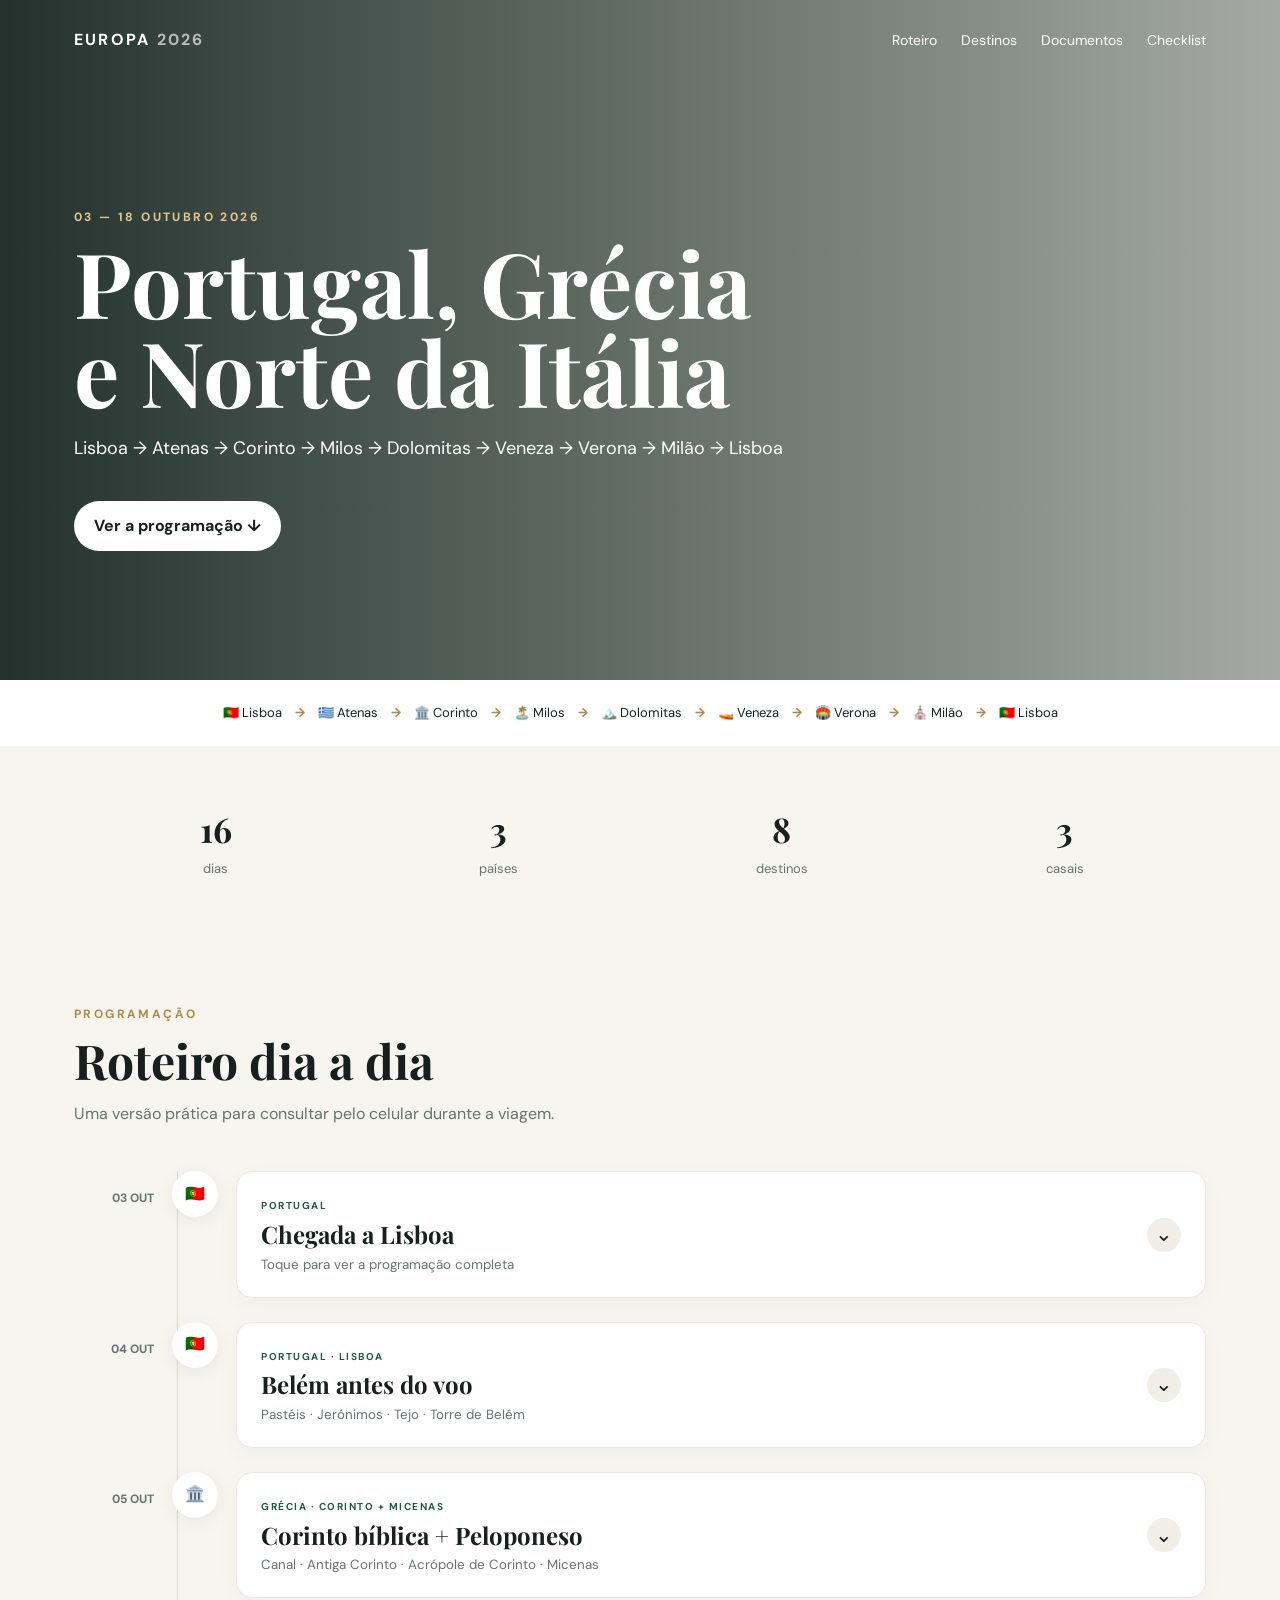
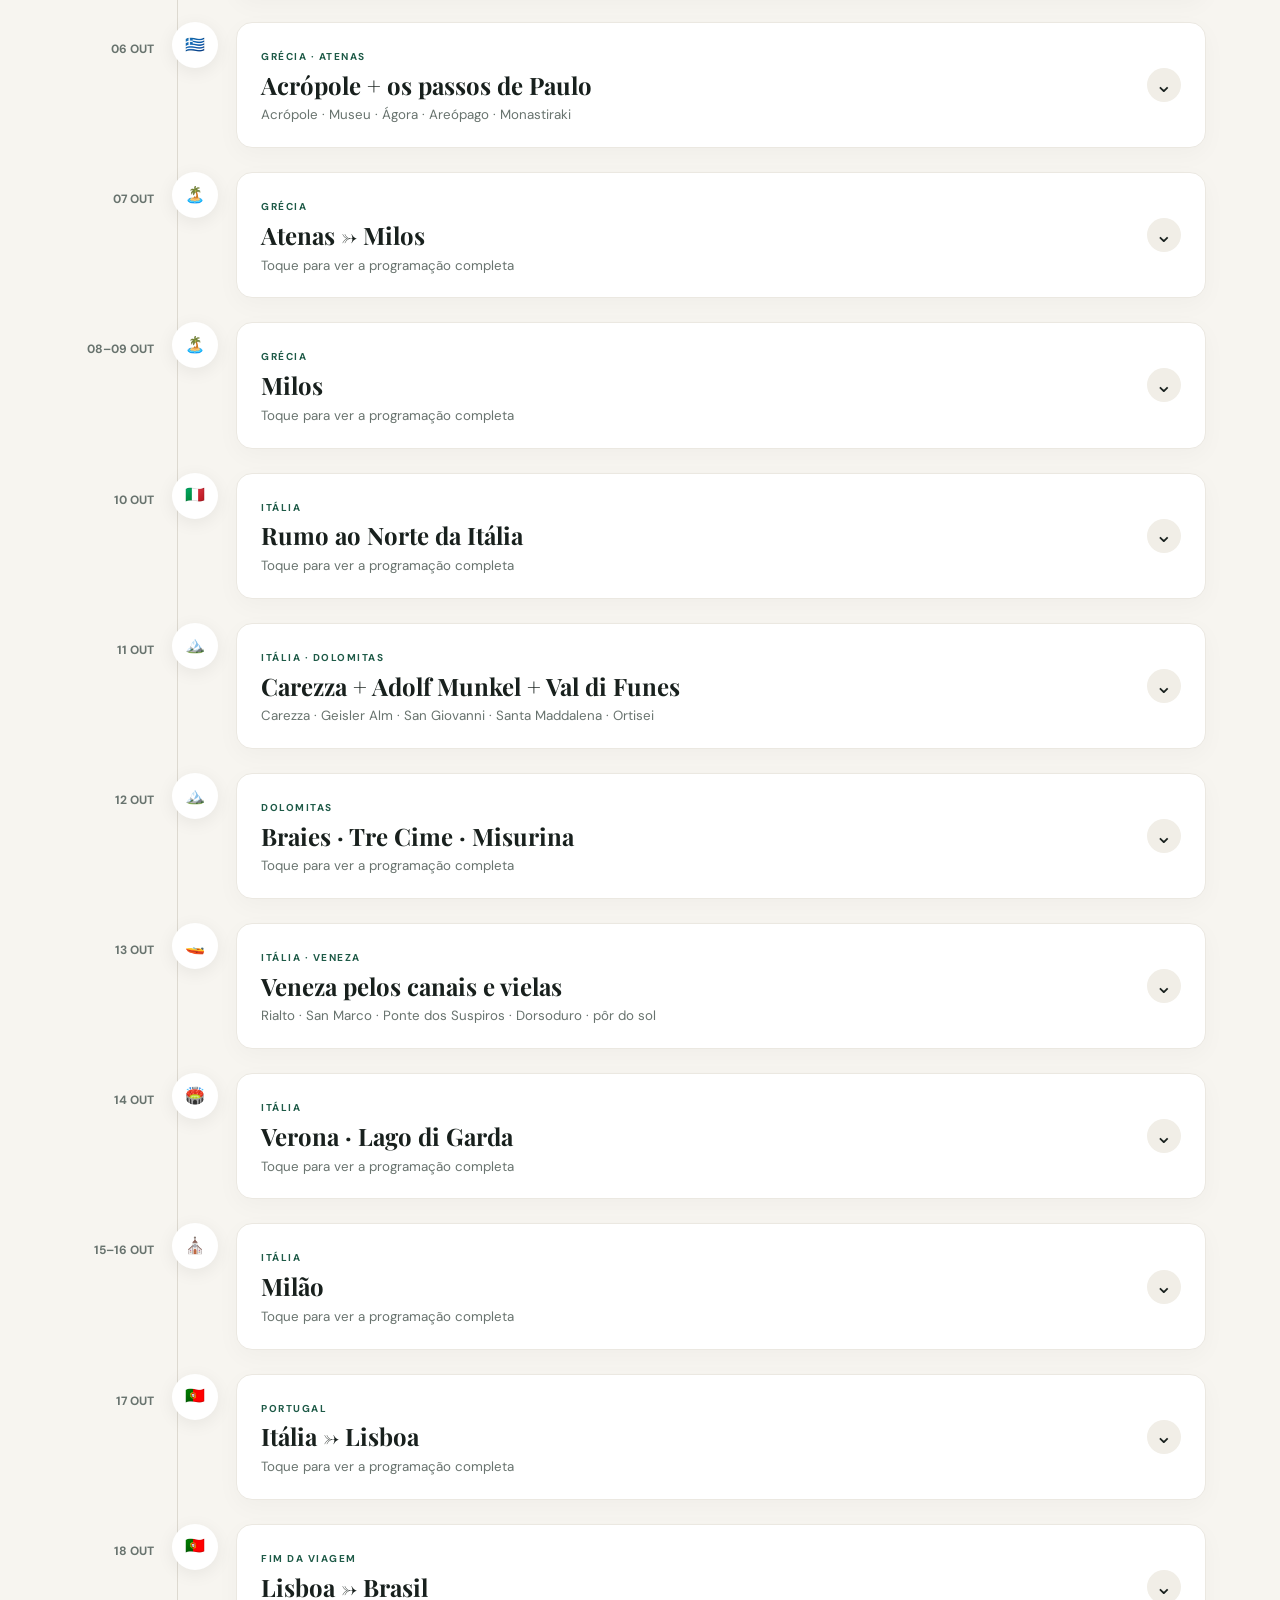
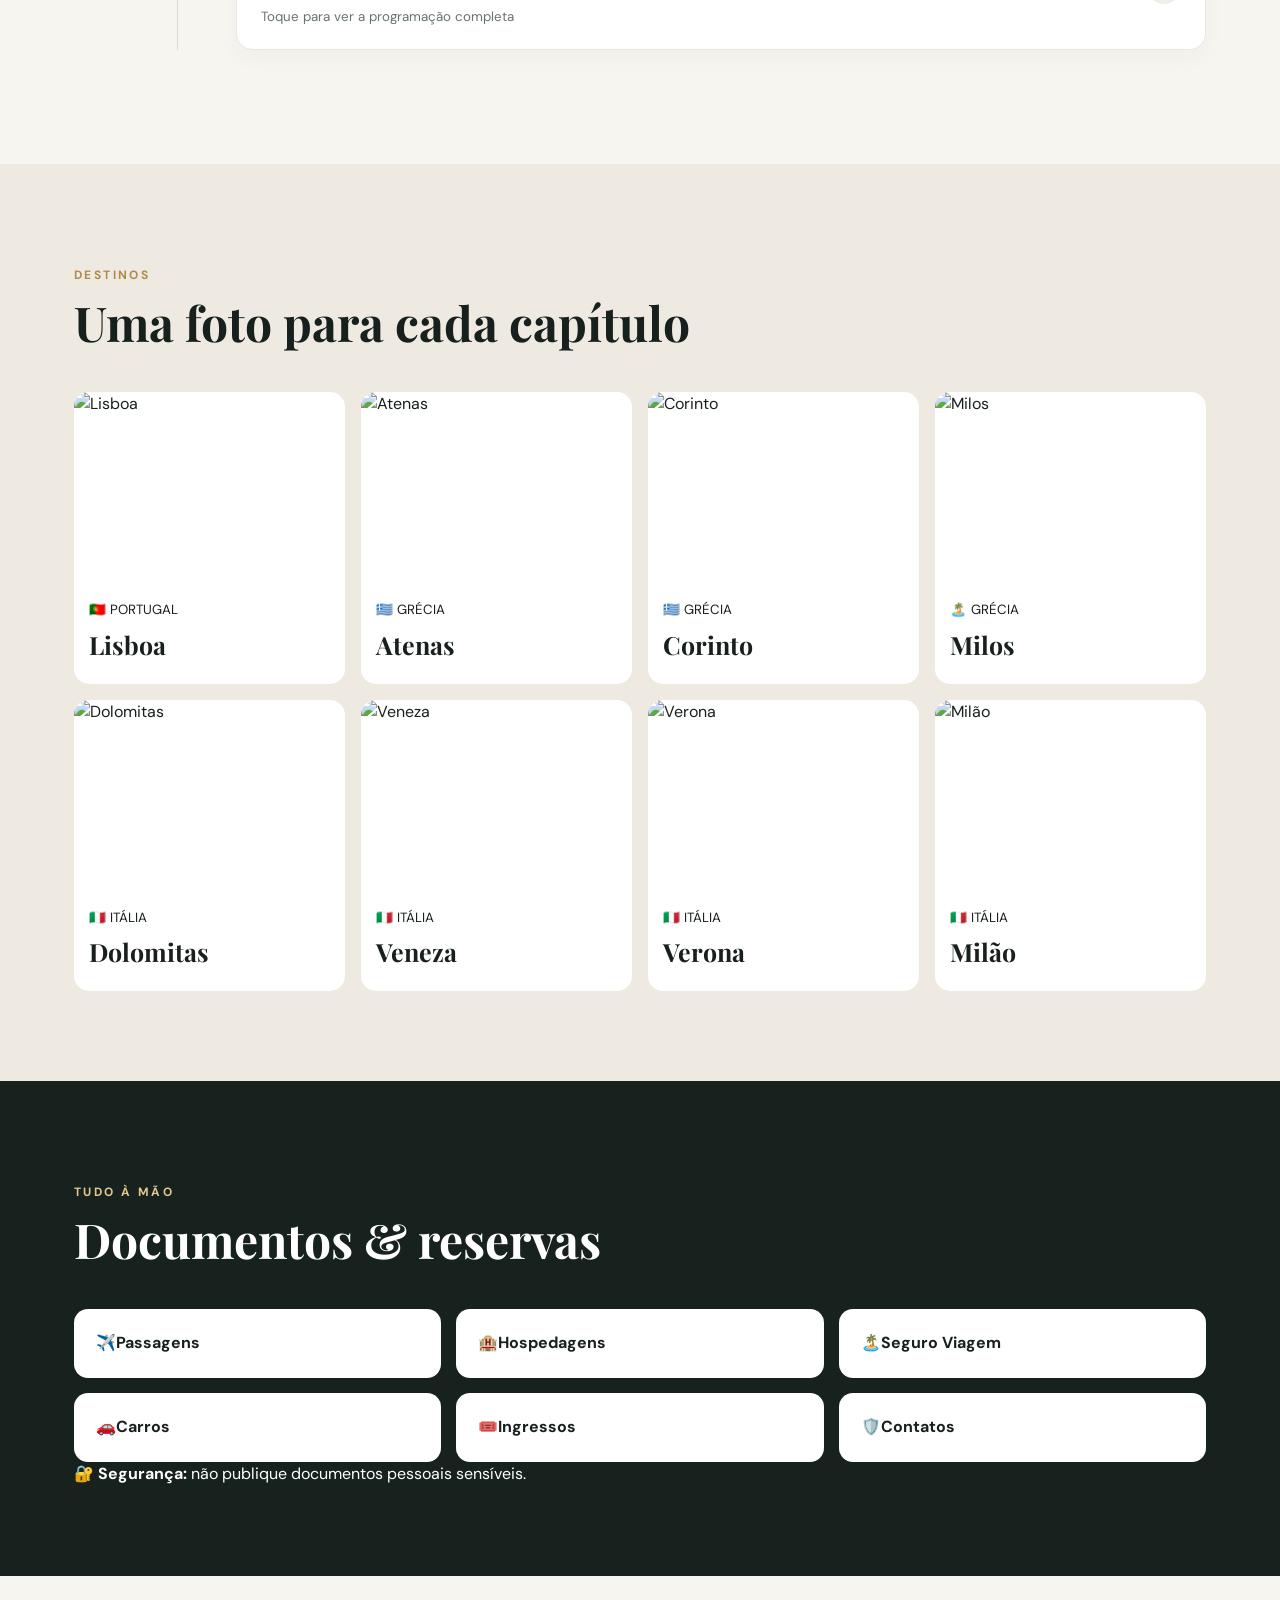
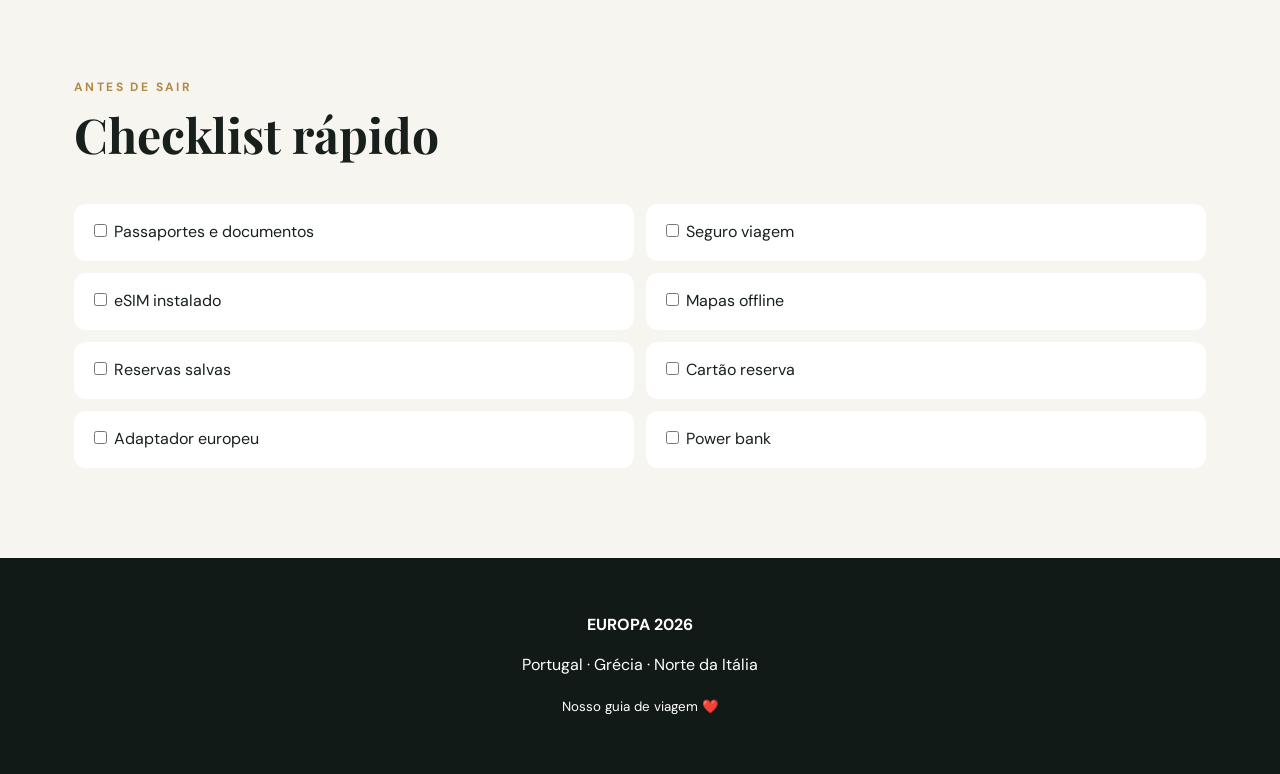
==== commit e23f5a40: "Atualiza site com novo roteiro de Milos" ====
--- a/index.html
+++ b/index.html
@@ -3,5 +3,5 @@
 <head><meta charset="utf-8"><meta name="viewport" content="width=device-width,initial-scale=1"><title>Europa 2026</title></head>
 <body><p style="font-family:system-ui;padding:24px">Carregando a versão mais recente…</p>
 <script>
-(async()=>{try{let h=await fetch('./v12/index.html?build=20260908-day17',{cache:'no-store'}).then(r=>r.text());h=h.replace(/href="style\.css\?v=\d+"/g,'href="./v12/style.css?build=20260908-day17"').replace(/src="script\.js\?v=\d+"/g,'src="./v12/script.js?build=20260908-day17"');const x='<script src="./v12/maps-links.js?build=20260908-day17"><\/script><script src="./v12/photo-fix.js?build=20260908-day17"><\/script><script src="./v12/veneza.js?build=20260908-day17"><\/script><script src="./v12/hero-slideshow.js?build=20260908-day17"><\/script><script src="./v12/destination-cards.js?build=20260908-day17"><\/script><script src="./v12/day14.js?build=20260908-day17"><\/script><script src="./v12/day14-photos.js?build=20260908-day17"><\/script><script src="./v12/day15.js?build=20260908-day17"><\/script><script src="./v12/day15-photos.js?build=20260908-day17"><\/script><script src="./v12/day16.js?build=20260908-day17"><\/script><script src="./v12/day16-option2.js?build=20260908-day17"><\/script><script src="./v12/day17.js?build=20260908-day17"><\/script><script src="./v12/day17-photos.js?build=20260908-day17"><\/script><script src="./v12/milos-structure.js?build=20260908-day17"><\/script><script src="./v12/milos.js?build=20260908-day17"><\/script><script src="./v12/remove-old-milos.js?build=20260908-day17"><\/script><script src="./v12/remove-old-milan.js?build=20260908-day17"><\/script><script src="./v12/day4-photos.js?build=20260908-day17"><\/script><script src="./v12/day4-belem.js?build=20260908-day17"><\/script><script src="./v12/day5-corinth.js?build=20260908-day17"><\/script><script src="./v12/day5-photos.js?build=20260908-day17"><\/script><script src="./v12/day5-remove-mycenae.js?build=20260908-day17"><\/script><script src="./v12/day6-photos.js?build=20260908-day17"><\/script><script src="./v12/day11-12-photos.js?build=20260908-day17"><\/script><script src="./v12/athens-6-7.js?build=20260908-day17"><\/script><script src="./v12/athens-photo-fix.js?build=20260908-day17"><\/script><script src="./v12/day18-lisboa.js?build=20260908-day17"><\/script><script src="./v12/day18-photo-fix.js?build=20260908-day17"><\/script><script src="./v12/day18-extra-photos.js?build=20260908-day17"><\/script><script src="./v12/treviso-ztl.js?build=20260908-day17"><\/script>';h=h.replace('</body>',x+'</body>');document.open();document.write(h);document.close();}catch(e){location.replace('./v12/?build=20260908-day17');}})();
+(async()=>{try{let h=await fetch('./v12/index.html?build=20260928-milos-update',{cache:'no-store'}).then(r=>r.text());h=h.replace(/href="style\.css\?v=\d+"/g,'href="./v12/style.css?build=20260928-milos-update"').replace(/src="script\.js\?v=\d+"/g,'src="./v12/script.js?build=20260928-milos-update"');const x='<script src="./v12/maps-links.js?build=20260928-milos-update"><\\/script><script src="./v12/photo-fix.js?build=20260928-milos-update"><\\/script><script src="./v12/veneza.js?build=20260928-milos-update"><\\/script><script src="./v12/hero-slideshow.js?build=20260928-milos-update"><\\/script><script src="./v12/destination-cards.js?build=20260928-milos-update"><\\/script><script src="./v12/day14.js?build=20260928-milos-update"><\\/script><script src="./v12/day14-photos.js?build=20260928-milos-update"><\\/script><script src="./v12/day15.js?build=20260928-milos-update"><\\/script><script src="./v12/day15-photos.js?build=20260928-milos-update"><\\/script><script src="./v12/day16.js?build=20260928-milos-update"><\\/script><script src="./v12/day16-option2.js?build=20260928-milos-update"><\\/script><script src="./v12/day17.js?build=20260928-milos-update"><\\/script><script src="./v12/day17-photos.js?build=20260928-milos-update"><\\/script><script src="./v12/day18-lisboa.js?build=20260928-milos-update"><\\/script><script src="./v12/day18-photo-fix.js?build=20260928-milos-update"><\\/script><script src="./v12/day18-extra-photos.js?build=20260928-milos-update"><\\/script><script src="./v12/treviso-ztl.js?build=20260928-milos-update"><\\/script><script src="./v12/athens-6-7.js?build=20260928-milos-update"><\\/script><script src="./v12/athens-photo-fix.js?build=20260928-milos-update"><\\/script><script src="./v12/day5-corinth.js?build=20260928-milos-update"><\\/script><script src="./v12/day5-photos.js?build=20260928-milos-update"><\\/script><script src="./v12/day5-remove-mycenae.js?build=20260928-milos-update"><\\/script><script src="./v12/day6-photos.js?build=20260928-milos-update"><\\/script><script src="./v12/day11-12-photos.js?build=20260928-milos-update"><\\/script><script src="./v12/day4-photos.js?build=20260928-milos-update"><\\/script><script src="./v12/day4-belem.js?build=20260928-milos-update"><\\/script><script src="./v12/milos-structure.js?build=20260928-milos-update"><\\/script><script src="./v12/milos.js?build=20260928-milos-update"><\\/script><script src="./v12/remove-old-milos.js?build=20260928-milos-update"><\\/script><script src="./v12/remove-old-milan.js?build=20260928-milos-update"><\\/script><script src="./v12/milos-update.js?build=20260928-milos-update"><\\/script>';h=h.replace('</body>',x+'</body>');document.open();document.write(h);document.close();}catch(e){location.replace('./v12/?build=20260928-milos-update');}})();
 </script></body></html>
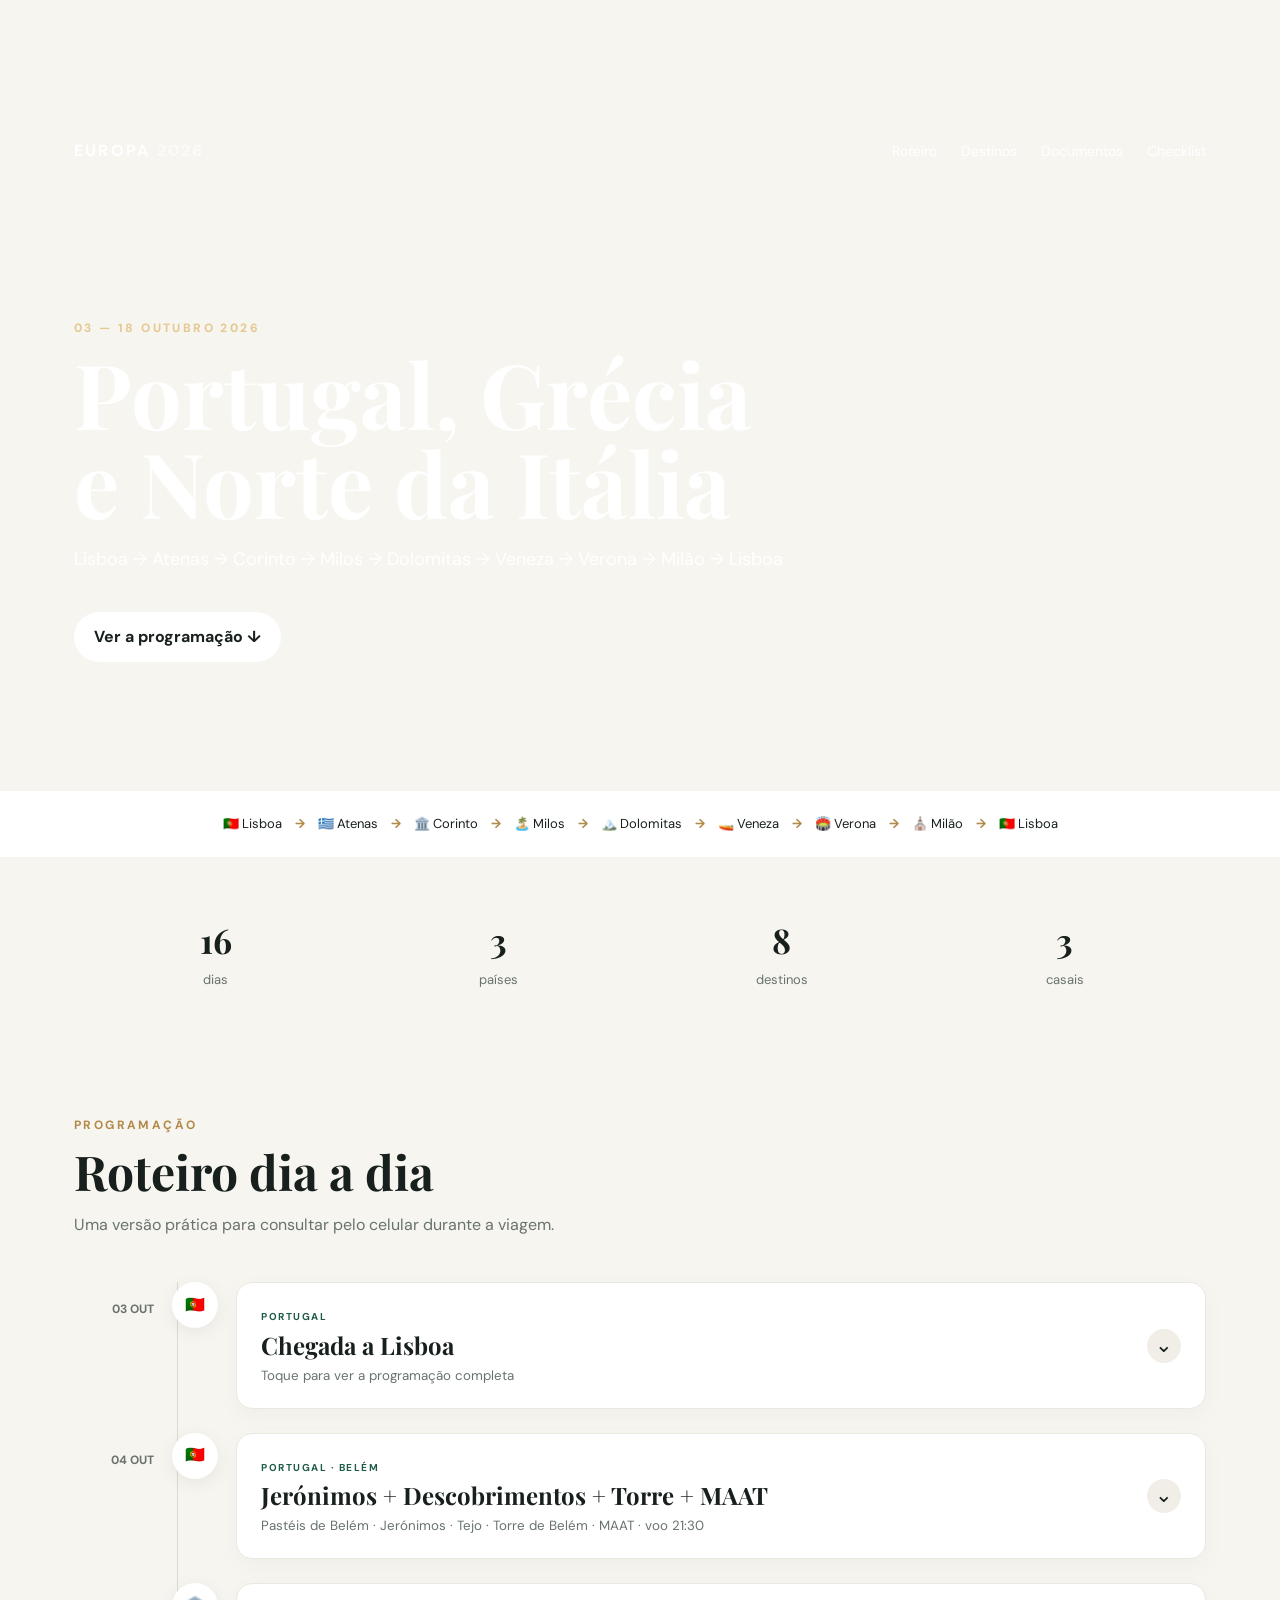
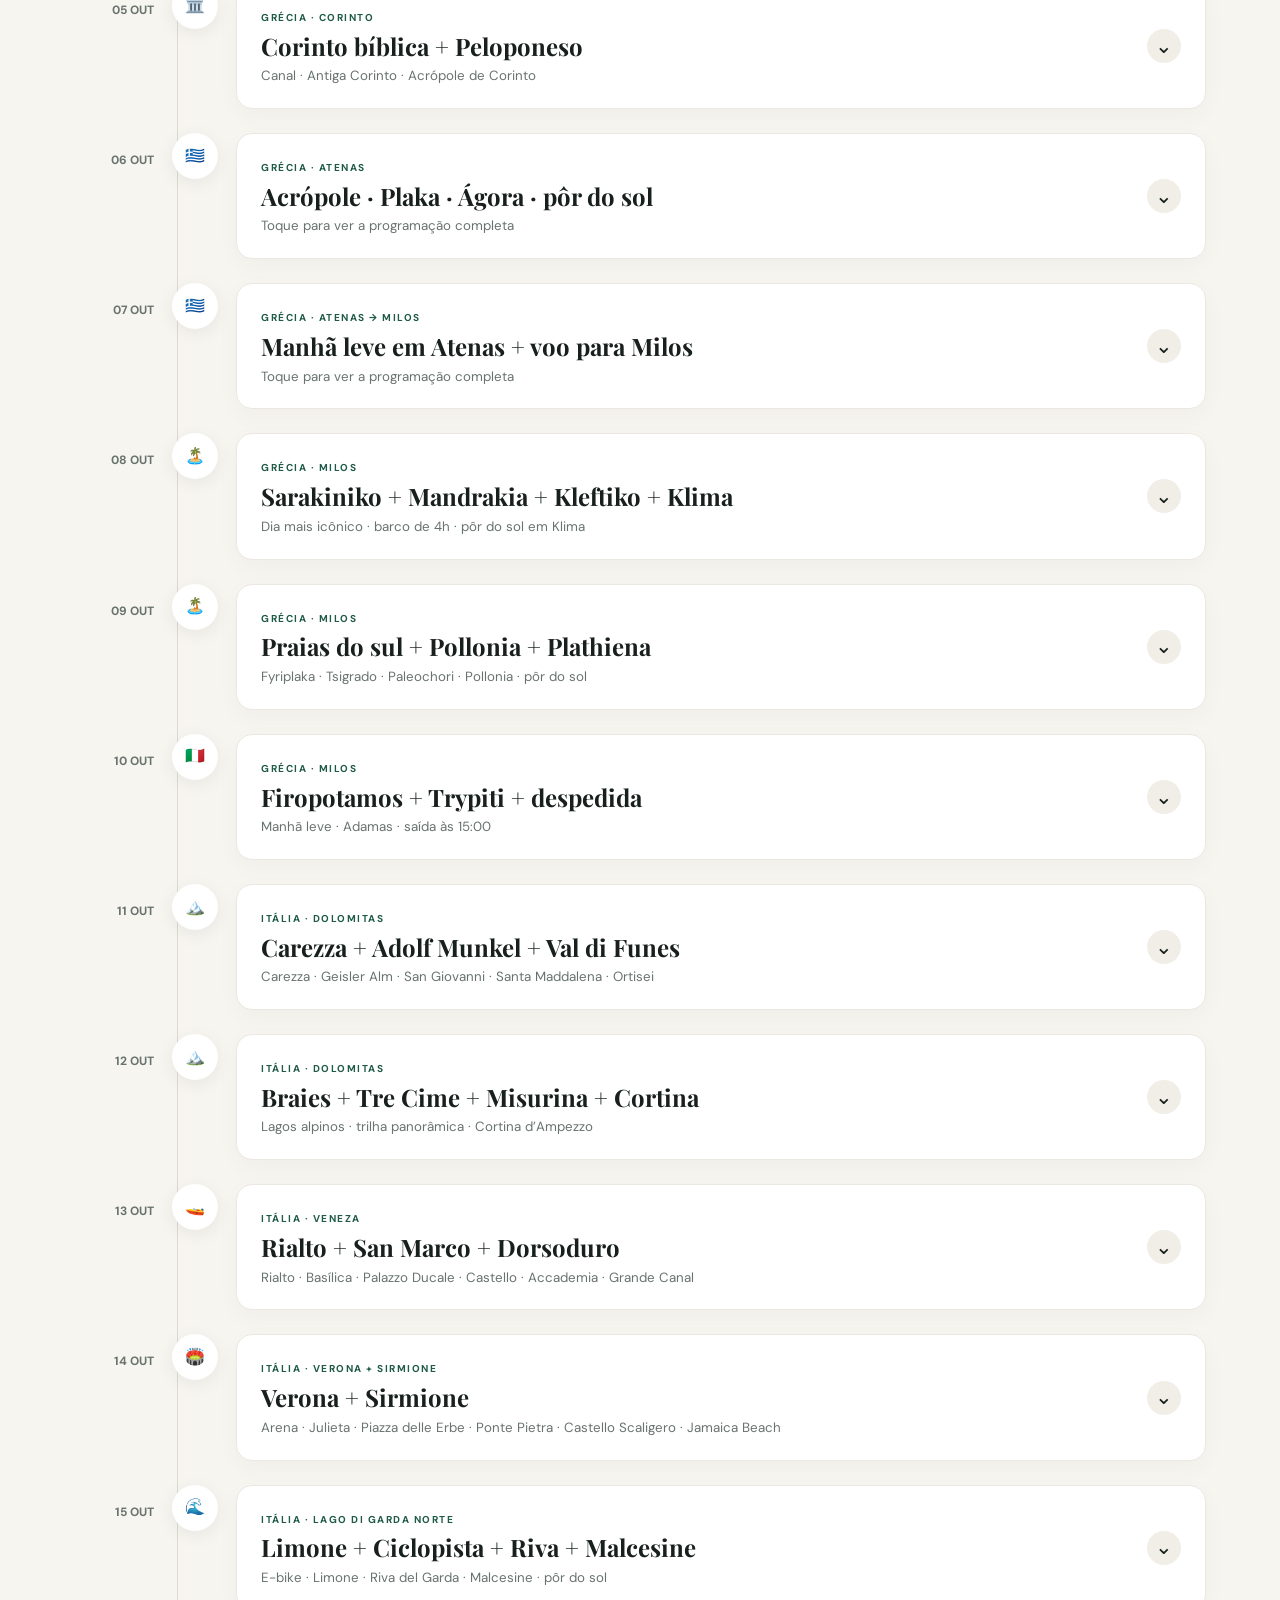
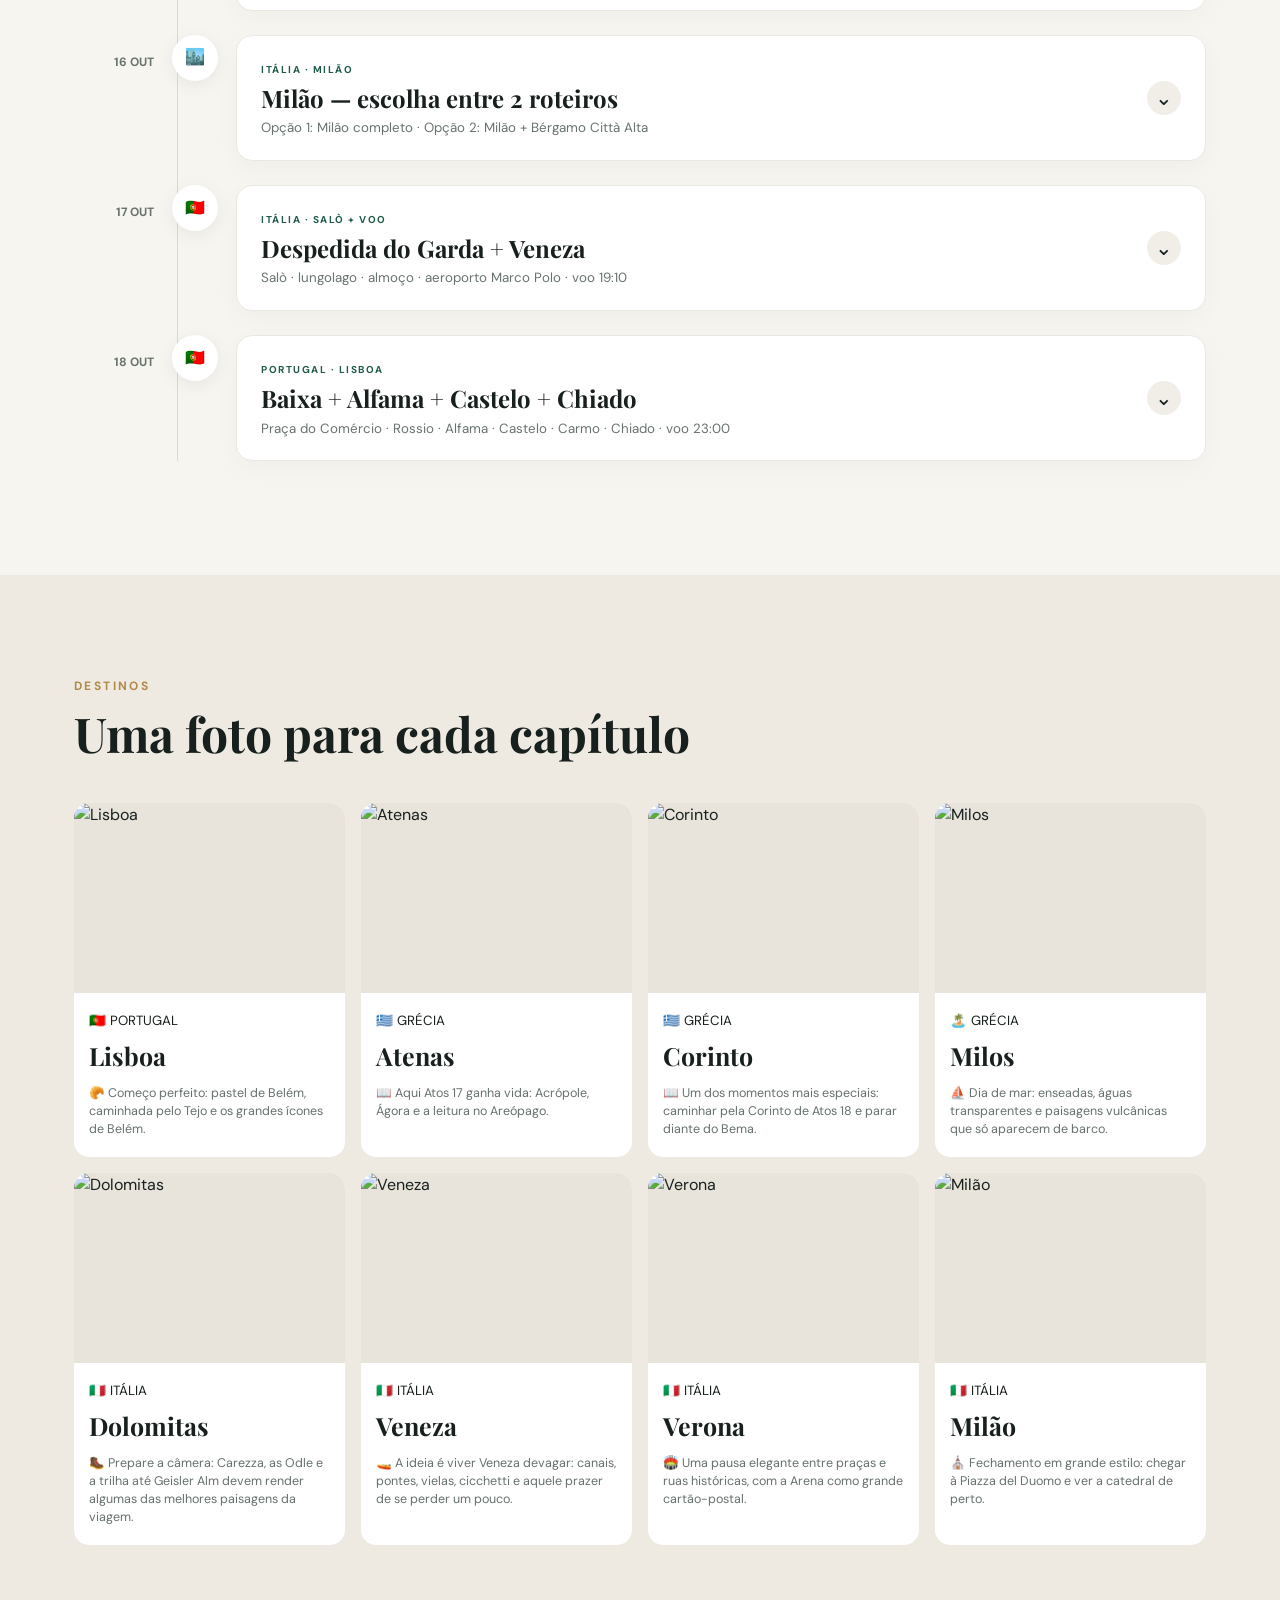
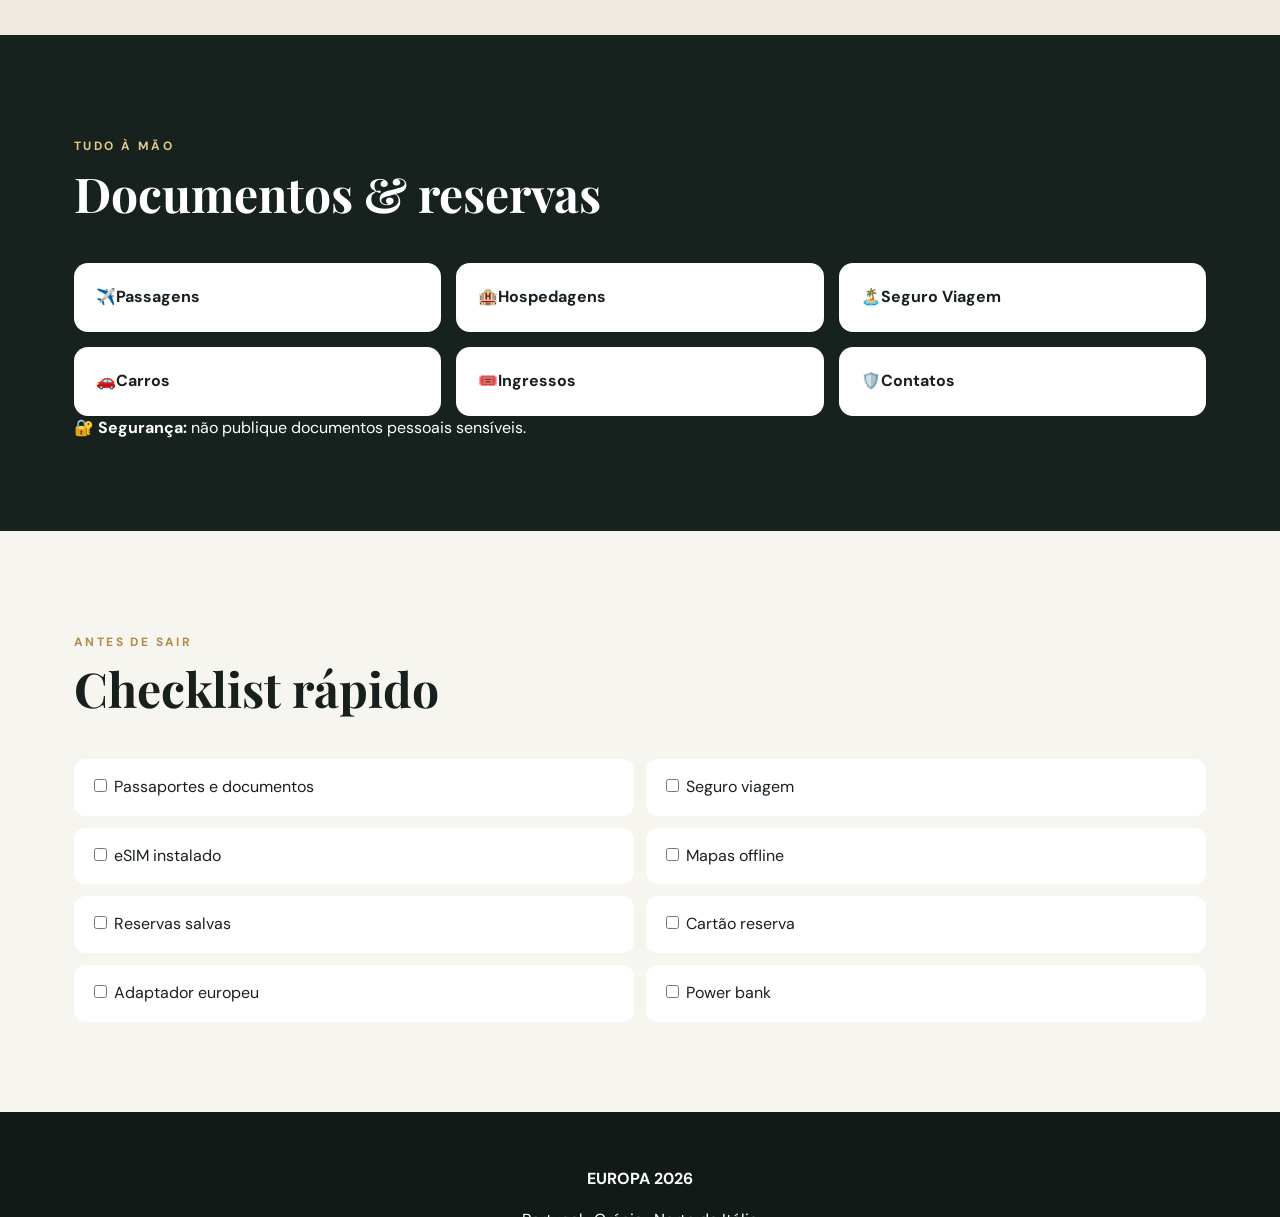
==== commit 76bfec29: "Restaura scripts do site e ativa atualização de Milos" ====
--- a/index.html
+++ b/index.html
@@ -3,5 +3,5 @@
 <head><meta charset="utf-8"><meta name="viewport" content="width=device-width,initial-scale=1"><title>Europa 2026</title></head>
 <body><p style="font-family:system-ui;padding:24px">Carregando a versão mais recente…</p>
 <script>
-(async()=>{try{let h=await fetch('./v12/index.html?build=20260928-milos-update',{cache:'no-store'}).then(r=>r.text());h=h.replace(/href="style\.css\?v=\d+"/g,'href="./v12/style.css?build=20260928-milos-update"').replace(/src="script\.js\?v=\d+"/g,'src="./v12/script.js?build=20260928-milos-update"');const x='<script src="./v12/maps-links.js?build=20260928-milos-update"><\\/script><script src="./v12/photo-fix.js?build=20260928-milos-update"><\\/script><script src="./v12/veneza.js?build=20260928-milos-update"><\\/script><script src="./v12/hero-slideshow.js?build=20260928-milos-update"><\\/script><script src="./v12/destination-cards.js?build=20260928-milos-update"><\\/script><script src="./v12/day14.js?build=20260928-milos-update"><\\/script><script src="./v12/day14-photos.js?build=20260928-milos-update"><\\/script><script src="./v12/day15.js?build=20260928-milos-update"><\\/script><script src="./v12/day15-photos.js?build=20260928-milos-update"><\\/script><script src="./v12/day16.js?build=20260928-milos-update"><\\/script><script src="./v12/day16-option2.js?build=20260928-milos-update"><\\/script><script src="./v12/day17.js?build=20260928-milos-update"><\\/script><script src="./v12/day17-photos.js?build=20260928-milos-update"><\\/script><script src="./v12/day18-lisboa.js?build=20260928-milos-update"><\\/script><script src="./v12/day18-photo-fix.js?build=20260928-milos-update"><\\/script><script src="./v12/day18-extra-photos.js?build=20260928-milos-update"><\\/script><script src="./v12/treviso-ztl.js?build=20260928-milos-update"><\\/script><script src="./v12/athens-6-7.js?build=20260928-milos-update"><\\/script><script src="./v12/athens-photo-fix.js?build=20260928-milos-update"><\\/script><script src="./v12/day5-corinth.js?build=20260928-milos-update"><\\/script><script src="./v12/day5-photos.js?build=20260928-milos-update"><\\/script><script src="./v12/day5-remove-mycenae.js?build=20260928-milos-update"><\\/script><script src="./v12/day6-photos.js?build=20260928-milos-update"><\\/script><script src="./v12/day11-12-photos.js?build=20260928-milos-update"><\\/script><script src="./v12/day4-photos.js?build=20260928-milos-update"><\\/script><script src="./v12/day4-belem.js?build=20260928-milos-update"><\\/script><script src="./v12/milos-structure.js?build=20260928-milos-update"><\\/script><script src="./v12/milos.js?build=20260928-milos-update"><\\/script><script src="./v12/remove-old-milos.js?build=20260928-milos-update"><\\/script><script src="./v12/remove-old-milan.js?build=20260928-milos-update"><\\/script><script src="./v12/milos-update.js?build=20260928-milos-update"><\\/script>';h=h.replace('</body>',x+'</body>');document.open();document.write(h);document.close();}catch(e){location.replace('./v12/?build=20260928-milos-update');}})();
+(async()=>{try{let h=await fetch('./v12/index.html?build=20260928-milos-update',{cache:'no-store'}).then(r=>r.text());h=h.replace(/href="style\.css\?v=\d+"/g,'href="./v12/style.css?build=20260928-milos-update"').replace(/src="script\.js\?v=\d+"/g,'src="./v12/script.js?build=20260928-milos-update"');const x='<script src="./v12/maps-links.js?build=20260928-milos-update"><\/script><script src="./v12/photo-fix.js?build=20260928-milos-update"><\/script><script src="./v12/veneza.js?build=20260928-milos-update"><\/script><script src="./v12/hero-slideshow.js?build=20260928-milos-update"><\/script><script src="./v12/destination-cards.js?build=20260928-milos-update"><\/script><script src="./v12/day14.js?build=20260928-milos-update"><\/script><script src="./v12/day14-photos.js?build=20260928-milos-update"><\/script><script src="./v12/day15.js?build=20260928-milos-update"><\/script><script src="./v12/day15-photos.js?build=20260928-milos-update"><\/script><script src="./v12/day16.js?build=20260928-milos-update"><\/script><script src="./v12/day16-option2.js?build=20260928-milos-update"><\/script><script src="./v12/day17.js?build=20260928-milos-update"><\/script><script src="./v12/day17-photos.js?build=20260928-milos-update"><\/script><script src="./v12/milos-structure.js?build=20260928-milos-update"><\/script><script src="./v12/milos.js?build=20260928-milos-update"><\/script><script src="./v12/remove-old-milos.js?build=20260928-milos-update"><\/script><script src="./v12/day4-photos.js?build=20260928-milos-update"><\/script><script src="./v12/day4-belem.js?build=20260928-milos-update"><\/script><script src="./v12/day5-corinth.js?build=20260928-milos-update"><\/script><script src="./v12/day5-photos.js?build=20260928-milos-update"><\/script><script src="./v12/day5-remove-mycenae.js?build=20260928-milos-update"><\/script><script src="./v12/day6-photos.js?build=20260928-milos-update"><\/script><script src="./v12/day11-12-photos.js?build=20260928-milos-update"><\/script><script src="./v12/athens-6-7.js?build=20260928-milos-update"><\/script><script src="./v12/athens-photo-fix.js?build=20260928-milos-update"><\/script><script src="./v12/day18-lisboa.js?build=20260928-milos-update"><\/script><script src="./v12/day18-photo-fix.js?build=20260928-milos-update"><\/script><script src="./v12/day18-extra-photos.js?build=20260928-milos-update"><\/script><script src="./v12/treviso-ztl.js?build=20260928-milos-update"><\/script><script src="./v12/remove-old-milan.js?build=20260928-milos-update"><\/script><script src="./v12/milos-update.js?build=20260928-milos-update"><\/script>';h=h.replace('</body>',x+'</body>');document.open();document.write(h);document.close();}catch(e){location.replace('./v12/?build=20260928-milos-update');}})();
 </script></body></html>
